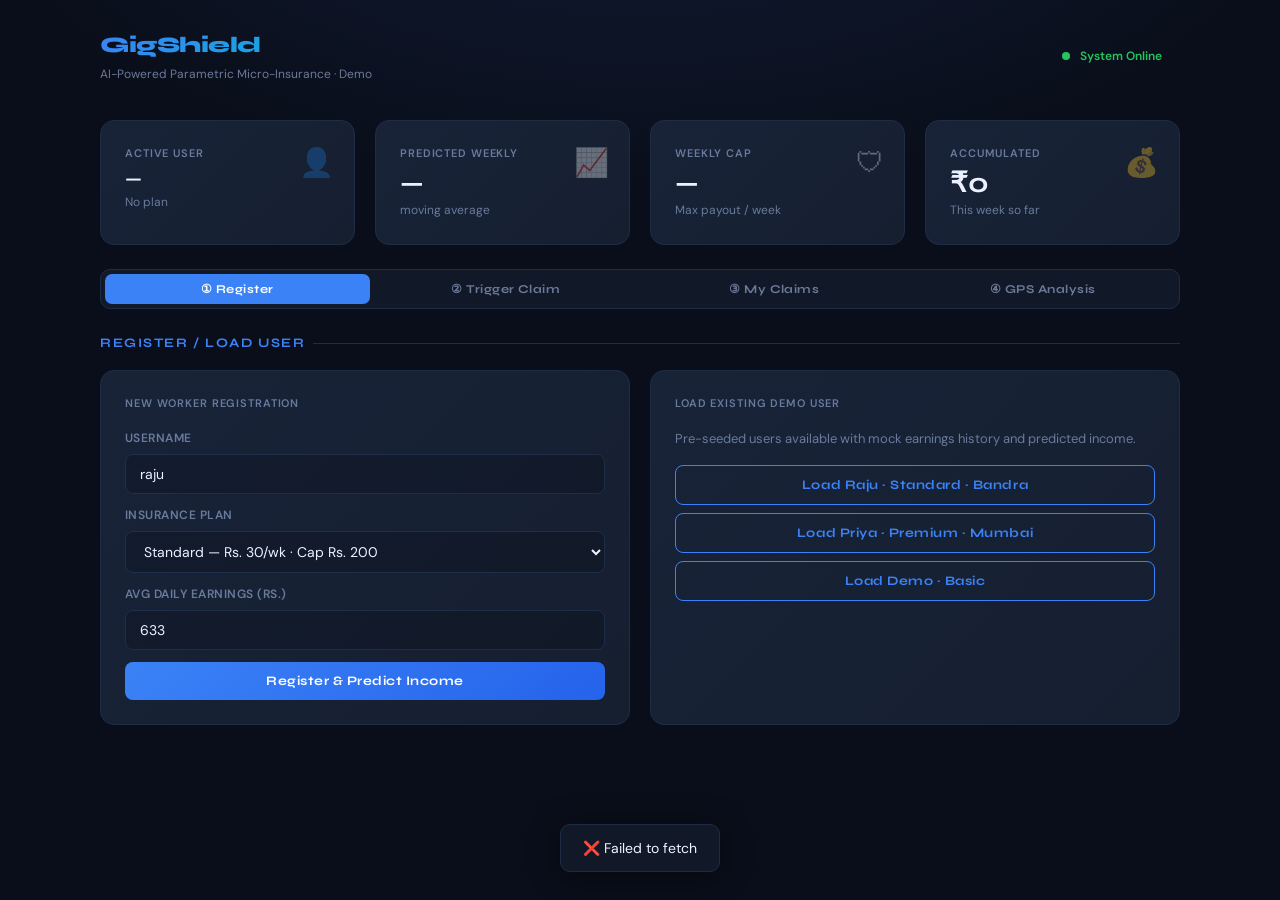
==== dashboard.html @ fc3d5a29 "Update main and dsahboard" ====
<!DOCTYPE html>
<html lang="en">
<head>
<meta charset="UTF-8" />
<meta name="viewport" content="width=device-width, initial-scale=1.0" />
<title>GigShield — Demo Dashboard</title>
<link rel="preconnect" href="https://fonts.googleapis.com" />
<link rel="stylesheet" href="https://fonts.googleapis.com/css2?family=Syne:wght@400;600;700;800&family=DM+Sans:ital,wght@0,300;0,400;0,500;0,600;1,400&display=swap" />
<style>
/* ── Reset & base ──────────────────────────────────────────────── */
*,*::before,*::after{box-sizing:border-box;margin:0;padding:0}
:root{
  --bg:#0a0e1a;
  --surface:#111827;
  --card:#161f30;
  --border:#1e2d45;
  --accent:#3b82f6;
  --accent2:#06b6d4;
  --green:#22c55e;
  --red:#ef4444;
  --amber:#f59e0b;
  --text:#f0f4ff;
  --muted:#6b7a99;
  --font-head:'Syne',sans-serif;
  --font-body:'DM Sans',sans-serif;
  --radius:14px;
  --shadow:0 4px 32px rgba(0,0,0,.45);
}
html{background:var(--bg);color:var(--text);font-family:var(--font-body);font-size:15px;line-height:1.6}
body{min-height:100vh;background:radial-gradient(ellipse 80% 60% at 50% -20%,rgba(59,130,246,.12) 0%,transparent 70%),var(--bg)}

/* ── Layout ────────────────────────────────────────────────────── */
.shell{max-width:1120px;margin:0 auto;padding:28px 20px 60px}
header{display:flex;align-items:center;justify-content:space-between;margin-bottom:36px;gap:16px;flex-wrap:wrap}
.logo{font-family:var(--font-head);font-size:22px;font-weight:800;letter-spacing:-.5px;background:linear-gradient(135deg,#3b82f6,#06b6d4);-webkit-background-clip:text;-webkit-text-fill-color:transparent}
.logo span{font-weight:400;opacity:.6}

.grid{display:grid;gap:20px}
.grid-2{grid-template-columns:repeat(2,1fr)}
.grid-3{grid-template-columns:repeat(3,1fr)}
.grid-4{grid-template-columns:repeat(4,1fr)}
@media(max-width:800px){.grid-4,.grid-3{grid-template-columns:repeat(2,1fr)}.grid-2{grid-template-columns:1fr}}
@media(max-width:480px){.grid-4,.grid-3,.grid-2{grid-template-columns:1fr}}

/* ── Cards ─────────────────────────────────────────────────────── */
.card{background:var(--card);border:1px solid var(--border);border-radius:var(--radius);padding:24px;position:relative;overflow:hidden}
.card::before{content:'';position:absolute;inset:0;background:linear-gradient(135deg,rgba(59,130,246,.04),transparent);pointer-events:none}
.card-label{font-size:11px;font-weight:600;letter-spacing:.08em;text-transform:uppercase;color:var(--muted);margin-bottom:6px}
.card-value{font-family:var(--font-head);font-size:28px;font-weight:700;line-height:1}
.card-sub{font-size:12px;color:var(--muted);margin-top:4px}
.card-icon{position:absolute;top:20px;right:20px;font-size:28px;opacity:.35}

/* ── Section titles ────────────────────────────────────────────── */
.section-title{font-family:var(--font-head);font-size:13px;font-weight:700;letter-spacing:.12em;text-transform:uppercase;color:var(--accent);margin-bottom:16px;display:flex;align-items:center;gap:8px}
.section-title::after{content:'';flex:1;height:1px;background:var(--border)}

/* ── Forms ─────────────────────────────────────────────────────── */
.form-group{display:flex;flex-direction:column;gap:6px}
label{font-size:12px;font-weight:600;color:var(--muted);letter-spacing:.04em;text-transform:uppercase}
input,select{background:var(--surface);border:1px solid var(--border);border-radius:8px;color:var(--text);font-family:var(--font-body);font-size:14px;padding:10px 14px;outline:none;transition:border-color .2s}
input:focus,select:focus{border-color:var(--accent)}
select option{background:var(--surface)}

/* ── Buttons ───────────────────────────────────────────────────── */
.btn{display:inline-flex;align-items:center;justify-content:center;gap:8px;font-family:var(--font-head);font-size:13px;font-weight:700;letter-spacing:.04em;border:none;border-radius:8px;cursor:pointer;padding:11px 22px;transition:all .18s;white-space:nowrap}
.btn:disabled{opacity:.5;cursor:not-allowed}
.btn-primary{background:linear-gradient(135deg,#3b82f6,#2563eb);color:#fff}
.btn-primary:hover:not(:disabled){transform:translateY(-1px);box-shadow:0 6px 24px rgba(59,130,246,.4)}
.btn-green{background:linear-gradient(135deg,#22c55e,#16a34a);color:#fff}
.btn-green:hover:not(:disabled){transform:translateY(-1px);box-shadow:0 6px 24px rgba(34,197,94,.4)}
.btn-amber{background:linear-gradient(135deg,#f59e0b,#d97706);color:#fff}
.btn-amber:hover:not(:disabled){transform:translateY(-1px);box-shadow:0 6px 24px rgba(245,158,11,.4)}
.btn-red{background:linear-gradient(135deg,#ef4444,#dc2626);color:#fff}
.btn-red:hover:not(:disabled){transform:translateY(-1px);box-shadow:0 6px 24px rgba(239,68,68,.4)}
.btn-outline{background:transparent;color:var(--accent);border:1px solid var(--accent)}
.btn-outline:hover:not(:disabled){background:rgba(59,130,246,.1)}
.btn-sm{padding:7px 14px;font-size:11px;border-radius:6px}
.btn-full{width:100%}
.btn-row{display:flex;gap:10px;flex-wrap:wrap}

/* ── Status badges ─────────────────────────────────────────────── */
.badge{display:inline-flex;align-items:center;gap:5px;font-size:11px;font-weight:700;letter-spacing:.06em;text-transform:uppercase;padding:3px 10px;border-radius:999px}
.badge-green{background:rgba(34,197,94,.15);color:#22c55e}
.badge-red{background:rgba(239,68,68,.15);color:#ef4444}
.badge-amber{background:rgba(245,158,11,.15);color:#f59e0b}
.badge-blue{background:rgba(59,130,246,.15);color:#3b82f6}
.badge-gray{background:rgba(107,122,153,.15);color:var(--muted)}

/* ── Fraud meter ────────────────────────────────────────────────── */
.fraud-track{height:6px;background:var(--border);border-radius:3px;overflow:hidden}
.fraud-fill{height:100%;border-radius:3px;transition:width .4s ease}
.fraud-fill.low{background:var(--green)}
.fraud-fill.mid{background:var(--amber)}
.fraud-fill.high{background:var(--red)}

/* ── Result panel ──────────────────────────────────────────────── */
#result-panel{display:none;border-radius:var(--radius);padding:22px 24px;border:1px solid var(--border);margin-top:16px;animation:slideDown .3s ease}
#result-panel.approved{background:rgba(34,197,94,.08);border-color:rgba(34,197,94,.3)}
#result-panel.rejected,#result-panel.duplicate{background:rgba(239,68,68,.08);border-color:rgba(239,68,68,.3)}
#result-panel.review{background:rgba(245,158,11,.08);border-color:rgba(245,158,11,.3)}
@keyframes slideDown{from{opacity:0;transform:translateY(-8px)}to{opacity:1;transform:translateY(0)}}
.result-headline{font-family:var(--font-head);font-size:20px;font-weight:700;margin-bottom:6px}
.result-headline.approved{color:var(--green)}
.result-headline.rejected,.result-headline.duplicate{color:var(--red)}
.result-headline.review{color:var(--amber)}

/* ── Claims list ────────────────────────────────────────────────── */
.claim-row{display:grid;grid-template-columns:1fr auto auto;align-items:center;gap:12px;padding:14px 0;border-bottom:1px solid var(--border)}
.claim-row:last-child{border-bottom:none}
.claim-type{font-weight:600;font-size:14px}
.claim-meta{font-size:12px;color:var(--muted);margin-top:2px}
.claim-amount{font-family:var(--font-head);font-size:16px;font-weight:700}

/* ── AI explanation box ─────────────────────────────────────────── */
.ai-box{background:rgba(59,130,246,.06);border:1px solid rgba(59,130,246,.18);border-radius:10px;padding:14px 16px;margin-top:12px}
.ai-box-title{font-size:11px;font-weight:700;letter-spacing:.08em;text-transform:uppercase;color:var(--accent2);margin-bottom:8px;display:flex;align-items:center;gap:6px}
.ai-row{display:flex;align-items:flex-start;gap:8px;font-size:13px;color:var(--muted);margin-top:4px}
.ai-row::before{content:'›';color:var(--accent);flex-shrink:0;margin-top:1px}

/* ── Pulse dot ──────────────────────────────────────────────────── */
.pulse{width:8px;height:8px;border-radius:50%;background:var(--green);animation:pulse 1.8s ease infinite}
@keyframes pulse{0%,100%{box-shadow:0 0 0 0 rgba(34,197,94,.5)}50%{box-shadow:0 0 0 6px rgba(34,197,94,0)}}

/* ── Toast ──────────────────────────────────────────────────────── */
#toast{position:fixed;bottom:28px;left:50%;transform:translateX(-50%) translateY(100px);background:var(--surface);border:1px solid var(--border);border-radius:10px;padding:12px 22px;font-size:14px;z-index:999;transition:transform .3s ease;white-space:nowrap;box-shadow:var(--shadow)}
#toast.show{transform:translateX(-50%) translateY(0)}

/* ── Spinner ────────────────────────────────────────────────────── */
.spin{display:inline-block;width:14px;height:14px;border:2px solid rgba(255,255,255,.3);border-top-color:#fff;border-radius:50%;animation:spin .7s linear infinite}
@keyframes spin{to{transform:rotate(360deg)}}

/* ── Tabs ───────────────────────────────────────────────────────── */
.tabs{display:flex;gap:4px;background:var(--surface);border-radius:10px;padding:4px;margin-bottom:24px;border:1px solid var(--border)}
.tab-btn{flex:1;padding:8px 12px;font-family:var(--font-head);font-size:12px;font-weight:700;letter-spacing:.04em;border:none;border-radius:7px;cursor:pointer;background:none;color:var(--muted);transition:all .2s}
.tab-btn.active{background:var(--accent);color:#fff}
.tab-pane{display:none}
.tab-pane.active{display:block}
</style>
</head>
<body>

<div class="shell">
  <!-- Header -->
  <header>
    <div>
      <div class="logo">GigShield</span></div>
      <div style="font-size:12px;color:var(--muted);margin-top:2px">AI-Powered Parametric Micro-Insurance · Demo</div>
    </div>
    <div style="display:flex;align-items:center;gap:10px">
      <div class="pulse"></div>
      <span style="font-size:12px;color:var(--green);font-weight:600">System Online</span>
      <span id="hdr-user" style="font-size:12px;color:var(--muted);margin-left:8px"></span>
    </div>
  </header>

  <!-- KPI Row -->
  <div class="grid grid-4" style="margin-bottom:24px">
    <div class="card">
      <div class="card-icon">👤</div>
      <div class="card-label">Active User</div>
      <div class="card-value" id="kpi-user" style="font-size:20px">—</div>
      <div class="card-sub" id="kpi-plan">No plan</div>
    </div>
    <div class="card">
      <div class="card-icon">📈</div>
      <div class="card-label">Predicted Weekly</div>
      <div class="card-value" id="kpi-income">—</div>
      <div class="card-sub" id="kpi-method">moving average</div>
    </div>
    <div class="card">
      <div class="card-icon">🛡</div>
      <div class="card-label">Weekly Cap</div>
      <div class="card-value" id="kpi-cap">—</div>
      <div class="card-sub">Max payout / week</div>
    </div>
    <div class="card">
      <div class="card-icon">💰</div>
      <div class="card-label">Accumulated</div>
      <div class="card-value" id="kpi-total">₹0</div>
      <div class="card-sub">This week so far</div>
    </div>
  </div>

  <!-- Tabs -->
  <div class="tabs">
    <button class="tab-btn active" onclick="switchTab('register',this)">① Register</button>
    <button class="tab-btn" onclick="switchTab('trigger',this)">② Trigger Claim</button>
    <button class="tab-btn" onclick="switchTab('claims',this)">③ My Claims</button>
    <button class="tab-btn" onclick="switchTab('gps',this)">④ GPS Analysis</button>
  </div>

  <!-- TAB 1: Register -->
  <div class="tab-pane active" id="tab-register">
    <div class="section-title">Register / Load User</div>
    <div class="grid grid-2" style="gap:20px">
      <div class="card">
        <div class="card-label" style="margin-bottom:16px">New Worker Registration</div>
        <div class="grid" style="gap:12px">
          <div class="form-group">
            <label>Username</label>
            <input id="reg-username" type="text" placeholder="e.g. raju" value="raju" />
          </div>
          <div class="form-group">
            <label>Insurance Plan</label>
            <select id="reg-plan">
              <option value="basic">Basic — Rs. 20/wk · Cap Rs. 150</option>
              <option value="standard" selected>Standard — Rs. 30/wk · Cap Rs. 200</option>
              <option value="premium">Premium — Rs. 50/wk · Cap Rs. 300</option>
            </select>
          </div>
          <div class="form-group">
            <label>Avg Daily Earnings (Rs.)</label>
            <input id="reg-daily" type="number" value="633" min="200" max="2000" />
          </div>
          <button class="btn btn-primary btn-full" onclick="registerUser()">
            Register &amp; Predict Income
          </button>
        </div>
      </div>
      <div class="card">
        <div class="card-label" style="margin-bottom:16px">Load Existing Demo User</div>
        <p style="font-size:13px;color:var(--muted);margin-bottom:16px">Pre-seeded users available with mock earnings history and predicted income.</p>
        <div class="grid" style="gap:8px">
          <button class="btn btn-outline btn-full" onclick="loadUser('raju')">Load Raju · Standard · Bandra</button>
          <button class="btn btn-outline btn-full" onclick="loadUser('priya')">Load Priya · Premium · Mumbai</button>
          <button class="btn btn-outline btn-full" onclick="loadUser('demo')">Load Demo · Basic</button>
        </div>
        <div id="reg-result" style="margin-top:14px;font-size:13px;color:var(--green);display:none"></div>
      </div>
    </div>
  </div>

  <!-- TAB 2: Trigger Claim -->
  <div class="tab-pane" id="tab-trigger">
    <div class="section-title">Parametric Claim Trigger</div>
    <div class="grid grid-2" style="gap:20px">
      <div class="card">
        <div class="card-label" style="margin-bottom:16px">Trigger Conditions</div>
        <div class="grid" style="gap:12px">
          <div class="form-group">
            <label>Username</label>
            <input id="trg-user" type="text" value="raju" />
          </div>
          <div class="form-group">
            <label>Working Hours Today</label>
            <input id="trg-hours" type="number" value="7" min="0" max="12" step="0.5" />
          </div>
          <div class="form-group">
            <label>Event Type</label>
            <select id="trg-event">
              <option value="rain">🌧 Heavy Rain (≥80 mm/hr)</option>
              <option value="aqi">💨 Severe AQI (≥300)</option>
              <option value="flood">🌊 Urban Flood Alert</option>
            </select>
          </div>
          <div class="form-group">
            <label>GPS Movement</label>
            <select id="trg-movement">
              <option value="true">✅ Movement detected (active)</option>
              <option value="false">❌ No movement (stationary)</option>
            </select>
          </div>
          <button class="btn btn-green btn-full" id="trg-btn" onclick="triggerClaim()">
            🚀 Fire Parametric Trigger
          </button>
        </div>

        <!-- Quick test scenarios -->
        <div style="margin-top:20px;padding-top:16px;border-top:1px solid var(--border)">
          <div style="font-size:11px;font-weight:700;letter-spacing:.06em;text-transform:uppercase;color:var(--muted);margin-bottom:10px">Quick Demo Scenarios</div>
          <div class="btn-row">
            <button class="btn btn-sm btn-green" onclick="setScenario(1)">✅ Case 1: Approve</button>
            <button class="btn btn-sm btn-red" onclick="setScenario(2)">❌ Case 2: Low Hours</button>
            <button class="btn btn-sm btn-red" onclick="setScenario(3)">❌ Case 3: No GPS</button>
            <button class="btn btn-sm btn-amber" onclick="setScenario(4)">🔁 Case 4: Duplicate</button>
          </div>
        </div>
      </div>

      <!-- Result panel -->
      <div>
        <div id="result-panel">
          <div class="result-headline" id="result-headline"></div>
          <div id="result-msg" style="font-size:14px;color:var(--muted);margin-bottom:12px"></div>
          <div class="grid grid-2" style="gap:10px;margin-bottom:12px">
            <div>
              <div style="font-size:11px;color:var(--muted);font-weight:600;text-transform:uppercase;letter-spacing:.06em">Payout</div>
              <div style="font-family:var(--font-head);font-size:22px;font-weight:700" id="result-payout">—</div>
            </div>
            <div>
              <div style="font-size:11px;color:var(--muted);font-weight:600;text-transform:uppercase;letter-spacing:.06em">Event</div>
              <div style="font-size:14px;font-weight:600" id="result-event">—</div>
            </div>
            <div>
              <div style="font-size:11px;color:var(--muted);font-weight:600;text-transform:uppercase;letter-spacing:.06em">Fraud Score</div>
              <div style="font-size:14px;font-weight:700" id="result-fraud-score">—</div>
              <div class="fraud-track" style="margin-top:6px"><div class="fraud-fill" id="result-fraud-bar" style="width:0%"></div></div>
            </div>
            <div>
              <div style="font-size:11px;color:var(--muted);font-weight:600;text-transform:uppercase;letter-spacing:.06em">Decision</div>
              <div id="result-decision">—</div>
            </div>
          </div>
          <!-- AI Explanation -->
          <div class="ai-box" id="ai-explain-box" style="display:none">
            <div class="ai-box-title">🤖 AI Explanation</div>
            <div id="ai-explain-rows"></div>
            <div style="margin-top:10px;padding-top:10px;border-top:1px solid rgba(59,130,246,.15)">
              <span style="font-size:11px;color:var(--muted)">Flags: </span>
              <span id="ai-flags" style="font-size:12px;color:var(--accent2);font-weight:600"></span>
            </div>
          </div>
        </div>
        <!-- Empty state -->
        <div id="result-empty" class="card" style="text-align:center;padding:40px">
          <div style="font-size:32px;margin-bottom:10px">⚡</div>
          <div style="font-family:var(--font-head);font-size:16px;font-weight:700;margin-bottom:6px">Ready to Fire</div>
          <div style="font-size:13px;color:var(--muted)">Select a scenario and hit the trigger button.<br>The AI pipeline runs in real time.</div>
        </div>
      </div>
    </div>
  </div>

  <!-- TAB 3: Claims -->
  <div class="tab-pane" id="tab-claims">
    <div class="section-title">Claims History</div>
    <div class="card">
      <div style="display:flex;gap:10px;align-items:center;margin-bottom:20px;flex-wrap:wrap">
        <input id="claims-user" type="text" placeholder="Username" value="raju" style="width:160px" />
        <button class="btn btn-primary" onclick="loadClaims()">Load Claims</button>
        <button class="btn btn-outline" onclick="resetWeek()">🔄 Reset Week</button>
      </div>
      <div id="claims-list">
        <div style="text-align:center;padding:32px;color:var(--muted);font-size:14px">Enter a username and click Load Claims</div>
      </div>
    </div>
  </div>

  <!-- TAB 4: GPS Analysis -->
  <div class="tab-pane" id="tab-gps">
    <div class="section-title">GPS Fraud Analysis</div>
    <div class="grid grid-2" style="gap:20px">
      <div class="card">
        <div class="card-label" style="margin-bottom:16px">GPS Points (JSON)</div>
        <textarea id="gps-input" rows="10" style="width:100%;background:var(--surface);border:1px solid var(--border);border-radius:8px;color:var(--text);font-family:monospace;font-size:12px;padding:12px;resize:vertical;outline:none">[
  {"lat":19.0596,"lng":72.8295,"speed":25,"accuracy":10},
  {"lat":19.0602,"lng":72.8301,"speed":28,"accuracy":8},
  {"lat":19.0615,"lng":72.8312,"speed":30,"accuracy":12},
  {"lat":19.0628,"lng":72.8320,"speed":22,"accuracy":9},
  {"lat":19.0641,"lng":72.8335,"speed":26,"accuracy":11},
  {"lat":19.0655,"lng":72.8348,"speed":24,"accuracy":10},
  {"lat":19.0668,"lng":72.8360,"speed":27,"accuracy":8},
  {"lat":19.0679,"lng":72.8372,"speed":23,"accuracy":9},
  {"lat":19.0691,"lng":72.8385,"speed":25,"accuracy":11},
  {"lat":19.0703,"lng":72.8397,"speed":22,"accuracy":10}
]</textarea>
        <div class="btn-row" style="margin-top:12px">
          <button class="btn btn-primary" onclick="analyzeGPS()">Analyze GPS</button>
          <button class="btn btn-outline btn-sm" onclick="loadGPSPreset('normal')">Normal</button>
          <button class="btn btn-outline btn-sm" onclick="loadGPSPreset('stationary')">Stationary</button>
          <button class="btn btn-outline btn-sm" onclick="loadGPSPreset('spoof')">Spoofed</button>
          <button class="btn btn-outline btn-sm" onclick="loadGPSPreset('jump')">Impossible Jump</button>
        </div>
      </div>
      <div class="card" id="gps-result-card">
        <div class="card-label" style="margin-bottom:12px">Analysis Result</div>
        <div id="gps-result" style="color:var(--muted);font-size:13px">Run analysis to see fraud detection results.</div>
      </div>
    </div>
  </div>

</div><!-- /shell -->

<div id="toast"></div>

<script>
const BASE = 'http://127.0.0.1:8000';
let currentUser = null;

// ── Tab switching ────────────────────────────────────────────────
function switchTab(id, el) {
  document.querySelectorAll('.tab-pane').forEach(p => p.classList.remove('active'));
  document.querySelectorAll('.tab-btn').forEach(b => b.classList.remove('active'));
  document.getElementById('tab-' + id).classList.add('active');
  el.classList.add('active');
}

// ── Toast ────────────────────────────────────────────────────────
let _toastT;
function toast(msg, dur = 3500) {
  const el = document.getElementById('toast');
  el.textContent = msg;
  el.classList.add('show');
  clearTimeout(_toastT);
  _toastT = setTimeout(() => el.classList.remove('show'), dur);
}

// ── KPI update ───────────────────────────────────────────────────
function updateKPIs(username, data, total = 0) {
  currentUser = username;
  document.getElementById('hdr-user').textContent = username;
  document.getElementById('kpi-user').textContent = username.charAt(0).toUpperCase() + username.slice(1);
  document.getElementById('kpi-plan').textContent = (data.plan || '').toUpperCase() + ' plan · Active';
  document.getElementById('kpi-income').textContent = '₹' + Math.round(data.predicted_income || 0);
  document.getElementById('kpi-method').textContent = data.prediction_method || 'moving average';
  document.getElementById('kpi-cap').textContent = '₹' + (data.weekly_cap || 0);
  document.getElementById('kpi-total').textContent = '₹' + Math.round(total);
  // pre-fill trigger username
  document.getElementById('trg-user').value = username;
  document.getElementById('claims-user').value = username;
}

// ── Register ─────────────────────────────────────────────────────
async function registerUser() {
  const username = document.getElementById('reg-username').value.trim();
  const plan     = document.getElementById('reg-plan').value;
  const daily    = parseFloat(document.getElementById('reg-daily').value) || 633;
  if (!username) return toast('⚠ Enter a username');
  try {
    const res = await fetch(BASE + '/api/users/register', {
      method: 'POST',
      headers: {'Content-Type':'application/json'},
      body: JSON.stringify({ username, plan, base_daily_earnings: daily })
    });
    const d = await res.json();
    if (!res.ok) throw new Error(d.detail || 'Registration failed');
    // load back the user to update KPIs
    await loadUser(username);
    const box = document.getElementById('reg-result');
    box.style.display = 'block';
    box.textContent = `✅ Registered! Predicted income: ₹${Math.round(d.predicted_income)} (${d.prediction_method})`;
    toast(`✅ ${username} registered on ${plan} plan`);
  } catch(e) {
    toast('❌ ' + e.message);
  }
}

async function loadUser(username) {
  try {
    const res = await fetch(BASE + '/api/users/' + username);
    const d   = await res.json();
    if (!res.ok) throw new Error(d.detail || 'User not found');
    // get weekly total from claims
    const cr = await fetch(BASE + '/api/claims/' + username);
    const cd = await cr.json();
    updateKPIs(username, d.data, cd.weekly_total || 0);
    toast(`👤 Loaded ${username}`);
  } catch(e) {
    toast('❌ ' + e.message);
  }
}

// ── Scenarios ────────────────────────────────────────────────────
function setScenario(n) {
  const u = document.getElementById('trg-user').value || 'raju';
  if (n === 1) {
    document.getElementById('trg-hours').value    = 7;
    document.getElementById('trg-event').value    = 'rain';
    document.getElementById('trg-movement').value = 'true';
    toast('📋 Case 1: Rain + 7 hrs + movement → should APPROVE');
  } else if (n === 2) {
    document.getElementById('trg-hours').value    = 3;
    document.getElementById('trg-event').value    = 'rain';
    document.getElementById('trg-movement').value = 'true';
    toast('📋 Case 2: Rain + 3 hrs → should REJECT (low hours)');
  } else if (n === 3) {
    document.getElementById('trg-hours').value    = 7;
    document.getElementById('trg-event').value    = 'rain';
    document.getElementById('trg-movement').value = 'false';
    toast('📋 Case 3: Rain + 7 hrs + no movement → should REJECT');
  } else if (n === 4) {
    document.getElementById('trg-hours').value    = 7;
    document.getElementById('trg-event').value    = 'rain';
    document.getElementById('trg-movement').value = 'true';
    toast('📋 Case 4: Submit same claim twice → second should DUPLICATE');
  }
}

// ── Trigger Claim ────────────────────────────────────────────────
async function triggerClaim() {
  const username  = document.getElementById('trg-user').value.trim();
  const hours     = parseFloat(document.getElementById('trg-hours').value) || 7;
  const eventSel  = document.getElementById('trg-event').value;
  const movement  = document.getElementById('trg-movement').value === 'true';

  if (!username) return toast('⚠ Set a username first (Tab 1)');

  const btn = document.getElementById('trg-btn');
  btn.disabled = true;
  btn.innerHTML = '<span class="spin"></span> Processing...';

  const body = { username, working_hours: hours, movement };
  if (eventSel === 'rain')  body.rain  = 85;
  if (eventSel === 'aqi')   body.aqi   = 320;
  if (eventSel === 'flood') body.flood = true;

  try {
    const res = await fetch(BASE + '/trigger', {
      method: 'POST',
      headers: {'Content-Type':'application/json'},
      body: JSON.stringify(body)
    });
    const d = await res.json();
    if (!res.ok) throw new Error(d.detail || 'Trigger failed');
    showResult(d.claim);
    // refresh KPIs
    if (currentUser === username) {
      const cr = await fetch(BASE + '/api/claims/' + username);
      const cd = await cr.json();
      document.getElementById('kpi-total').textContent = '₹' + Math.round(cd.weekly_total || 0);
    }
  } catch(e) {
    toast('❌ ' + (e.message.includes('Failed to fetch') ? 'Cannot reach backend at ' + BASE + '. Is FastAPI running?' : e.message));
  } finally {
    btn.disabled = false;
    btn.innerHTML = '🚀 Fire Parametric Trigger';
  }
}

function showResult(claim) {
  const panel    = document.getElementById('result-panel');
  const empty    = document.getElementById('result-empty');
  const headline = document.getElementById('result-headline');
  const msg      = document.getElementById('result-msg');
  const payout   = document.getElementById('result-payout');
  const event    = document.getElementById('result-event');
  const fscore   = document.getElementById('result-fraud-score');
  const fbar     = document.getElementById('result-fraud-bar');
  const fdec     = document.getElementById('result-decision');
  const aiBox    = document.getElementById('ai-explain-box');
  const aiRows   = document.getElementById('ai-explain-rows');
  const aiFlags  = document.getElementById('ai-flags');

  const s = claim.status;
  panel.style.display = 'block';
  panel.className = s;
  empty.style.display = 'none';

  if (s === 'approved') {
    headline.textContent = '✅ Claim Approved — ₹' + Math.round(claim.payout_amount);
    headline.className   = 'result-headline approved';
    msg.textContent      = 'Will be paid on Friday with your weekly summary.';
    payout.textContent   = '₹' + Math.round(claim.payout_amount);
    toast('✅ Claim approved! ₹' + Math.round(claim.payout_amount) + ' queued for Friday');
  } else if (s === 'review') {
    headline.textContent = '⏳ Claim Under Review';
    headline.className   = 'result-headline review';
    msg.textContent      = 'GPS activity needs manual verification before Friday payout.';
    payout.textContent   = '₹' + Math.round(claim.payout_amount) + ' (pending)';
    toast('⏳ Claim under review');
  } else {
    const statusLabel = s === 'duplicate' ? '🔁 Duplicate Claim' : '❌ Claim Rejected';
    headline.textContent = statusLabel;
    headline.className   = 'result-headline rejected';
    msg.textContent      = claim.message || 'Eligibility conditions not met.';
    payout.textContent   = '₹0';
    toast('❌ ' + (claim.message || 'Claim rejected'));
  }

  event.textContent  = claim.event_label || claim.event_type || '—';
  const fs = claim.fraud_score || 0;
  fscore.textContent = fs + '/100';
  fbar.style.width   = fs + '%';
  fbar.className     = 'fraud-fill ' + (fs < 40 ? 'low' : fs < 70 ? 'mid' : 'high');
  fscore.style.color = fs < 40 ? 'var(--green)' : fs < 70 ? 'var(--amber)' : 'var(--red)';

  const dec = claim.fraud_decision || '—';
  const decColor = dec === 'APPROVE' ? 'var(--green)' : dec === 'REVIEW' ? 'var(--amber)' : 'var(--red)';
  fdec.innerHTML = `<span class="badge" style="background:${decColor}20;color:${decColor}">${dec}</span>`;

  // AI explanation
  const explanations = claim.fraud_explanation || [];
  const flags = claim.fraud_flags || [];
  if (explanations.length) {
    aiBox.style.display = 'block';
    aiRows.innerHTML = explanations.map(e => `<div class="ai-row">${e}</div>`).join('');
    aiFlags.textContent = flags.length ? flags.join(' · ') : 'None';
  } else {
    aiBox.style.display = 'none';
  }
}

// ── Claims list ───────────────────────────────────────────────────
async function loadClaims() {
  const username = document.getElementById('claims-user').value.trim();
  if (!username) return toast('⚠ Enter a username');
  const el = document.getElementById('claims-list');
  el.innerHTML = '<div style="color:var(--muted);font-size:13px;padding:16px">Loading...</div>';
  try {
    const res = await fetch(BASE + '/api/claims/' + username);
    const d   = await res.json();
    if (!d.data || !d.data.length) {
      el.innerHTML = '<div style="text-align:center;padding:32px;color:var(--muted);font-size:14px">No claims found for ' + username + '</div>';
      return;
    }
    const icons = { approved:'✅', rejected:'❌', duplicate:'🔁', review:'⏳' };
    const labels = { HEAVY_RAIN:'🌧 Heavy Rain', EXTREME_HEAT:'🌡 Extreme Heat', SEVERE_AQI:'💨 Severe AQI', URBAN_FLOOD:'🌊 Urban Flood', CURFEW:'🚫 Curfew' };
    el.innerHTML = `
      <div style="display:flex;justify-content:space-between;align-items:center;margin-bottom:16px;flex-wrap:wrap;gap:8px">
        <span style="font-size:13px;color:var(--muted)">${d.count} claim(s) found</span>
        <span style="font-family:var(--font-head);font-size:14px;font-weight:700">Weekly total: <span style="color:var(--green)">₹${Math.round(d.weekly_total || 0)}</span></span>
      </div>
      ${d.data.map(c => {
        const fs = c.fraud_score || 0;
        const fc = fs < 40 ? 'low' : fs < 70 ? 'mid' : 'high';
        const sc = c.status || 'unknown';
        const bdgColor = sc === 'approved' ? 'var(--green)' : sc === 'review' ? 'var(--amber)' : 'var(--red)';
        return `
        <div class="claim-row">
          <div>
            <div class="claim-type">${labels[c.event_type] || c.event_type}</div>
            <div class="claim-meta">${c.claim_date || ''} · Fraud: ${fs}/100 · ${c.fraud_decision || ''}</div>
            <div class="claim-meta" style="margin-top:2px;color:var(--accent2)">${(c.fraud_explanation || []).join(' | ')}</div>
          </div>
          <span class="badge" style="background:${bdgColor}20;color:${bdgColor}">${icons[sc] || ''} ${sc.toUpperCase()}</span>
          <div class="claim-amount" style="color:${sc==='approved'?'var(--green)':'var(--muted)'}">
            ${sc === 'approved' ? '₹' + Math.round(c.payout_amount) : '—'}
          </div>
        </div>`;
      }).join('')}`;
  } catch(e) {
    el.innerHTML = '<div style="color:var(--red);font-size:13px;padding:16px">Error: ' + e.message + '<br>Make sure FastAPI is running at ' + BASE + '</div>';
  }
}

async function resetWeek() {
  if (!confirm('Reset all weekly totals and claims?')) return;
  await fetch(BASE + '/api/weekly-reset', {method:'POST'});
  document.getElementById('kpi-total').textContent = '₹0';
  document.getElementById('claims-list').innerHTML = '<div style="text-align:center;padding:32px;color:var(--muted)">Week reset. Claims cleared.</div>';
  toast('🔄 Week reset');
}

// ── GPS Analysis ──────────────────────────────────────────────────
const GPS_PRESETS = {
  normal: [
    {lat:19.0596,lng:72.8295,speed:25,accuracy:10},{lat:19.0602,lng:72.8301,speed:28,accuracy:8},
    {lat:19.0615,lng:72.8312,speed:30,accuracy:12},{lat:19.0628,lng:72.8320,speed:22,accuracy:9},
    {lat:19.0641,lng:72.8335,speed:26,accuracy:11},{lat:19.0655,lng:72.8348,speed:24,accuracy:10},
    {lat:19.0668,lng:72.8360,speed:27,accuracy:8},{lat:19.0679,lng:72.8372,speed:23,accuracy:9},
    {lat:19.0691,lng:72.8385,speed:25,accuracy:11},{lat:19.0703,lng:72.8397,speed:22,accuracy:10}
  ],
  stationary: [
    {lat:19.0596,lng:72.8295,speed:0,accuracy:5},{lat:19.0596,lng:72.8295,speed:0,accuracy:5},
    {lat:19.0596,lng:72.8295,speed:0,accuracy:5},{lat:19.0596,lng:72.8295,speed:0,accuracy:5},
    {lat:19.0596,lng:72.8295,speed:0,accuracy:5},{lat:19.0596,lng:72.8295,speed:0,accuracy:5},
    {lat:19.0596,lng:72.8295,speed:0,accuracy:5},{lat:19.0596,lng:72.8295,speed:0,accuracy:5},
    {lat:19.0596,lng:72.8295,speed:0,accuracy:5},{lat:19.0596,lng:72.8295,speed:0,accuracy:5}
  ],
  spoof: [
    {lat:19.0596,lng:72.8295,speed:25,accuracy:0},{lat:19.0602,lng:72.8301,speed:28,accuracy:0},
    {lat:19.0615,lng:72.8312,speed:30,accuracy:0},{lat:19.0628,lng:72.8320,speed:22,accuracy:0},
    {lat:19.0641,lng:72.8335,speed:26,accuracy:0},{lat:19.0655,lng:72.8348,speed:24,accuracy:0},
    {lat:19.0668,lng:72.8360,speed:27,accuracy:0},{lat:19.0679,lng:72.8372,speed:23,accuracy:0},
    {lat:19.0691,lng:72.8385,speed:25,accuracy:0},{lat:19.0703,lng:72.8397,speed:22,accuracy:0}
  ],
  jump: [
    {lat:19.0596,lng:72.8295,speed:25,accuracy:10},{lat:22.5726,lng:88.3639,speed:250,accuracy:10},
    {lat:19.0615,lng:72.8312,speed:30,accuracy:12},{lat:28.6139,lng:77.2090,speed:300,accuracy:10},
    {lat:19.0641,lng:72.8335,speed:26,accuracy:11},{lat:13.0827,lng:80.2707,speed:200,accuracy:10},
    {lat:19.0668,lng:72.8360,speed:27,accuracy:8},{lat:12.9716,lng:77.5946,speed:180,accuracy:9},
    {lat:19.0691,lng:72.8385,speed:25,accuracy:11},{lat:17.3850,lng:78.4867,speed:160,accuracy:10}
  ]
};

function loadGPSPreset(name) {
  document.getElementById('gps-input').value = JSON.stringify(GPS_PRESETS[name], null, 2);
}

async function analyzeGPS() {
  let points;
  try {
    points = JSON.parse(document.getElementById('gps-input').value);
  } catch(e) {
    return toast('❌ Invalid JSON');
  }
  try {
    const res = await fetch(BASE + '/api/analyze-gps', {
      method: 'POST',
      headers: {'Content-Type':'application/json'},
      body: JSON.stringify(points)
    });
    const d = await res.json();
    const r = d.data;
    const fs = r.score;
    const fc = fs < 40 ? 'low' : fs < 70 ? 'mid' : 'high';
    const decColor = r.decision === 'APPROVE' ? 'var(--green)' : r.decision === 'REVIEW' ? 'var(--amber)' : 'var(--red)';
    document.getElementById('gps-result').innerHTML = `
      <div style="margin-bottom:16px">
        <div style="font-size:11px;color:var(--muted);text-transform:uppercase;letter-spacing:.06em;margin-bottom:4px">Fraud Score</div>
        <div style="font-family:var(--font-head);font-size:32px;font-weight:800;color:${decColor}">${fs}<span style="font-size:14px;opacity:.6">/100</span></div>
        <div class="fraud-track" style="margin-top:8px;height:8px"><div class="fraud-fill ${fc}" style="width:${fs}%"></div></div>
      </div>
      <div style="margin-bottom:16px">
        <div style="font-size:11px;color:var(--muted);text-transform:uppercase;letter-spacing:.06em;margin-bottom:6px">Decision</div>
        <span class="badge" style="background:${decColor}20;color:${decColor};font-size:14px;padding:6px 16px">${r.decision}</span>
      </div>
      ${r.flags.length ? `
      <div style="margin-bottom:16px">
        <div style="font-size:11px;color:var(--muted);text-transform:uppercase;letter-spacing:.06em;margin-bottom:6px">Fraud Flags</div>
        ${r.flags.map(f => `<span class="badge badge-red" style="margin-right:6px;margin-bottom:4px">${f}</span>`).join('')}
      </div>` : `<div style="color:var(--green);font-size:13px;margin-bottom:12px">✅ No fraud flags detected</div>`}
      <div class="ai-box">
        <div class="ai-box-title">🤖 AI Explanation</div>
        ${(r.explanation || []).map(e => `<div class="ai-row">${e}</div>`).join('')}
      </div>
      <div style="margin-top:12px;font-size:11px;color:var(--muted)">Points analyzed: ${points.length}</div>
    `;
  } catch(e) {
    toast('❌ ' + (e.message.includes('Failed to fetch') ? 'Cannot reach backend at ' + BASE : e.message));
  }
}

// ── Auto-load raju on startup ─────────────────────────────────────
window.addEventListener('load', () => {
  setTimeout(() => loadUser('raju'), 400);
});
</script>
</body>
</html>
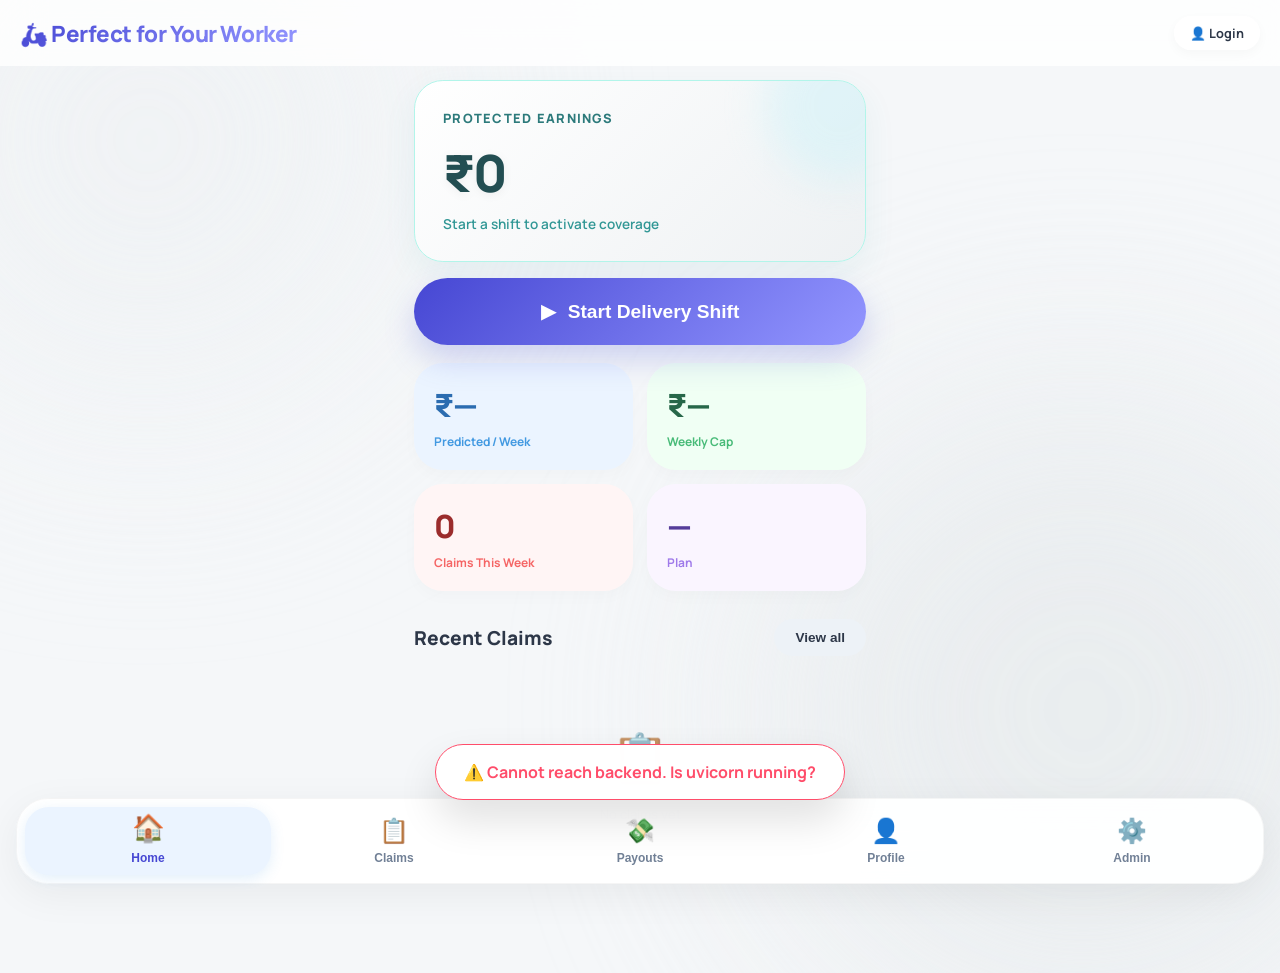
==== commit b0662fb1: "update" ====
--- a/dashboard.html
+++ b/dashboard.html
@@ -1,720 +1,1365 @@
 <!DOCTYPE html>
 <html lang="en">
 <head>
-<meta charset="UTF-8" />
-<meta name="viewport" content="width=device-width, initial-scale=1.0" />
-<title>GigShield — Demo Dashboard</title>
-<link rel="preconnect" href="https://fonts.googleapis.com" />
-<link rel="stylesheet" href="https://fonts.googleapis.com/css2?family=Syne:wght@400;600;700;800&family=DM+Sans:ital,wght@0,300;0,400;0,500;0,600;1,400&display=swap" />
+<meta charset="UTF-8"/>
+<meta name="viewport" content="width=device-width,initial-scale=1,maximum-scale=1"/>
+<title>Perfect for Your Worker</title>
+<link href="https://fonts.googleapis.com/css2?family=Manrope:wght@300;400;500;600;700;800;900&display=swap" rel="stylesheet">
 <style>
-/* ── Reset & base ──────────────────────────────────────────────── */
+/* ── reset & tokens ─────────────────────────────────── */
 *,*::before,*::after{box-sizing:border-box;margin:0;padding:0}
 :root{
-  --bg:#0a0e1a;
-  --surface:#111827;
-  --card:#161f30;
-  --border:#1e2d45;
-  --accent:#3b82f6;
-  --accent2:#06b6d4;
-  --green:#22c55e;
-  --red:#ef4444;
-  --amber:#f59e0b;
-  --text:#f0f4ff;
-  --muted:#6b7a99;
-  --font-head:'Syne',sans-serif;
-  --font-body:'DM Sans',sans-serif;
-  --radius:14px;
-  --shadow:0 4px 32px rgba(0,0,0,.45);
-}
-html{background:var(--bg);color:var(--text);font-family:var(--font-body);font-size:15px;line-height:1.6}
-body{min-height:100vh;background:radial-gradient(ellipse 80% 60% at 50% -20%,rgba(59,130,246,.12) 0%,transparent 70%),var(--bg)}
-
-/* ── Layout ────────────────────────────────────────────────────── */
-.shell{max-width:1120px;margin:0 auto;padding:28px 20px 60px}
-header{display:flex;align-items:center;justify-content:space-between;margin-bottom:36px;gap:16px;flex-wrap:wrap}
-.logo{font-family:var(--font-head);font-size:22px;font-weight:800;letter-spacing:-.5px;background:linear-gradient(135deg,#3b82f6,#06b6d4);-webkit-background-clip:text;-webkit-text-fill-color:transparent}
-.logo span{font-weight:400;opacity:.6}
-
-.grid{display:grid;gap:20px}
-.grid-2{grid-template-columns:repeat(2,1fr)}
-.grid-3{grid-template-columns:repeat(3,1fr)}
-.grid-4{grid-template-columns:repeat(4,1fr)}
-@media(max-width:800px){.grid-4,.grid-3{grid-template-columns:repeat(2,1fr)}.grid-2{grid-template-columns:1fr}}
-@media(max-width:480px){.grid-4,.grid-3,.grid-2{grid-template-columns:1fr}}
-
-/* ── Cards ─────────────────────────────────────────────────────── */
-.card{background:var(--card);border:1px solid var(--border);border-radius:var(--radius);padding:24px;position:relative;overflow:hidden}
-.card::before{content:'';position:absolute;inset:0;background:linear-gradient(135deg,rgba(59,130,246,.04),transparent);pointer-events:none}
-.card-label{font-size:11px;font-weight:600;letter-spacing:.08em;text-transform:uppercase;color:var(--muted);margin-bottom:6px}
-.card-value{font-family:var(--font-head);font-size:28px;font-weight:700;line-height:1}
-.card-sub{font-size:12px;color:var(--muted);margin-top:4px}
-.card-icon{position:absolute;top:20px;right:20px;font-size:28px;opacity:.35}
-
-/* ── Section titles ────────────────────────────────────────────── */
-.section-title{font-family:var(--font-head);font-size:13px;font-weight:700;letter-spacing:.12em;text-transform:uppercase;color:var(--accent);margin-bottom:16px;display:flex;align-items:center;gap:8px}
-.section-title::after{content:'';flex:1;height:1px;background:var(--border)}
-
-/* ── Forms ─────────────────────────────────────────────────────── */
-.form-group{display:flex;flex-direction:column;gap:6px}
-label{font-size:12px;font-weight:600;color:var(--muted);letter-spacing:.04em;text-transform:uppercase}
-input,select{background:var(--surface);border:1px solid var(--border);border-radius:8px;color:var(--text);font-family:var(--font-body);font-size:14px;padding:10px 14px;outline:none;transition:border-color .2s}
-input:focus,select:focus{border-color:var(--accent)}
-select option{background:var(--surface)}
-
-/* ── Buttons ───────────────────────────────────────────────────── */
-.btn{display:inline-flex;align-items:center;justify-content:center;gap:8px;font-family:var(--font-head);font-size:13px;font-weight:700;letter-spacing:.04em;border:none;border-radius:8px;cursor:pointer;padding:11px 22px;transition:all .18s;white-space:nowrap}
-.btn:disabled{opacity:.5;cursor:not-allowed}
-.btn-primary{background:linear-gradient(135deg,#3b82f6,#2563eb);color:#fff}
-.btn-primary:hover:not(:disabled){transform:translateY(-1px);box-shadow:0 6px 24px rgba(59,130,246,.4)}
-.btn-green{background:linear-gradient(135deg,#22c55e,#16a34a);color:#fff}
-.btn-green:hover:not(:disabled){transform:translateY(-1px);box-shadow:0 6px 24px rgba(34,197,94,.4)}
-.btn-amber{background:linear-gradient(135deg,#f59e0b,#d97706);color:#fff}
-.btn-amber:hover:not(:disabled){transform:translateY(-1px);box-shadow:0 6px 24px rgba(245,158,11,.4)}
-.btn-red{background:linear-gradient(135deg,#ef4444,#dc2626);color:#fff}
-.btn-red:hover:not(:disabled){transform:translateY(-1px);box-shadow:0 6px 24px rgba(239,68,68,.4)}
-.btn-outline{background:transparent;color:var(--accent);border:1px solid var(--accent)}
-.btn-outline:hover:not(:disabled){background:rgba(59,130,246,.1)}
-.btn-sm{padding:7px 14px;font-size:11px;border-radius:6px}
-.btn-full{width:100%}
-.btn-row{display:flex;gap:10px;flex-wrap:wrap}
-
-/* ── Status badges ─────────────────────────────────────────────── */
-.badge{display:inline-flex;align-items:center;gap:5px;font-size:11px;font-weight:700;letter-spacing:.06em;text-transform:uppercase;padding:3px 10px;border-radius:999px}
-.badge-green{background:rgba(34,197,94,.15);color:#22c55e}
-.badge-red{background:rgba(239,68,68,.15);color:#ef4444}
-.badge-amber{background:rgba(245,158,11,.15);color:#f59e0b}
-.badge-blue{background:rgba(59,130,246,.15);color:#3b82f6}
-.badge-gray{background:rgba(107,122,153,.15);color:var(--muted)}
-
-/* ── Fraud meter ────────────────────────────────────────────────── */
-.fraud-track{height:6px;background:var(--border);border-radius:3px;overflow:hidden}
-.fraud-fill{height:100%;border-radius:3px;transition:width .4s ease}
-.fraud-fill.low{background:var(--green)}
-.fraud-fill.mid{background:var(--amber)}
-.fraud-fill.high{background:var(--red)}
-
-/* ── Result panel ──────────────────────────────────────────────── */
-#result-panel{display:none;border-radius:var(--radius);padding:22px 24px;border:1px solid var(--border);margin-top:16px;animation:slideDown .3s ease}
-#result-panel.approved{background:rgba(34,197,94,.08);border-color:rgba(34,197,94,.3)}
-#result-panel.rejected,#result-panel.duplicate{background:rgba(239,68,68,.08);border-color:rgba(239,68,68,.3)}
-#result-panel.review{background:rgba(245,158,11,.08);border-color:rgba(245,158,11,.3)}
-@keyframes slideDown{from{opacity:0;transform:translateY(-8px)}to{opacity:1;transform:translateY(0)}}
-.result-headline{font-family:var(--font-head);font-size:20px;font-weight:700;margin-bottom:6px}
-.result-headline.approved{color:var(--green)}
-.result-headline.rejected,.result-headline.duplicate{color:var(--red)}
-.result-headline.review{color:var(--amber)}
-
-/* ── Claims list ────────────────────────────────────────────────── */
-.claim-row{display:grid;grid-template-columns:1fr auto auto;align-items:center;gap:12px;padding:14px 0;border-bottom:1px solid var(--border)}
-.claim-row:last-child{border-bottom:none}
-.claim-type{font-weight:600;font-size:14px}
-.claim-meta{font-size:12px;color:var(--muted);margin-top:2px}
-.claim-amount{font-family:var(--font-head);font-size:16px;font-weight:700}
-
-/* ── AI explanation box ─────────────────────────────────────────── */
-.ai-box{background:rgba(59,130,246,.06);border:1px solid rgba(59,130,246,.18);border-radius:10px;padding:14px 16px;margin-top:12px}
-.ai-box-title{font-size:11px;font-weight:700;letter-spacing:.08em;text-transform:uppercase;color:var(--accent2);margin-bottom:8px;display:flex;align-items:center;gap:6px}
-.ai-row{display:flex;align-items:flex-start;gap:8px;font-size:13px;color:var(--muted);margin-top:4px}
-.ai-row::before{content:'›';color:var(--accent);flex-shrink:0;margin-top:1px}
-
-/* ── Pulse dot ──────────────────────────────────────────────────── */
-.pulse{width:8px;height:8px;border-radius:50%;background:var(--green);animation:pulse 1.8s ease infinite}
-@keyframes pulse{0%,100%{box-shadow:0 0 0 0 rgba(34,197,94,.5)}50%{box-shadow:0 0 0 6px rgba(34,197,94,0)}}
-
-/* ── Toast ──────────────────────────────────────────────────────── */
-#toast{position:fixed;bottom:28px;left:50%;transform:translateX(-50%) translateY(100px);background:var(--surface);border:1px solid var(--border);border-radius:10px;padding:12px 22px;font-size:14px;z-index:999;transition:transform .3s ease;white-space:nowrap;box-shadow:var(--shadow)}
-#toast.show{transform:translateX(-50%) translateY(0)}
-
-/* ── Spinner ────────────────────────────────────────────────────── */
-.spin{display:inline-block;width:14px;height:14px;border:2px solid rgba(255,255,255,.3);border-top-color:#fff;border-radius:50%;animation:spin .7s linear infinite}
-@keyframes spin{to{transform:rotate(360deg)}}
-
-/* ── Tabs ───────────────────────────────────────────────────────── */
-.tabs{display:flex;gap:4px;background:var(--surface);border-radius:10px;padding:4px;margin-bottom:24px;border:1px solid var(--border)}
-.tab-btn{flex:1;padding:8px 12px;font-family:var(--font-head);font-size:12px;font-weight:700;letter-spacing:.04em;border:none;border-radius:7px;cursor:pointer;background:none;color:var(--muted);transition:all .2s}
-.tab-btn.active{background:var(--accent);color:#fff}
-.tab-pane{display:none}
-.tab-pane.active{display:block}
+  --bg:#F5F7F9;
+  --surface:#FFFFFF;
+  --surface-container-low:#EEF1F3;
+  --surface-container-lowest:#FFFFFF;
+  --primary:#4647D3;
+  --primary-container:#9396FF;
+  --tertiary:#FE9D00;
+  --secondary:#00647B;
+  --text:#2D3748;
+  --muted:#718096;
+  --dim:#A0AEC0;
+  
+  --r:1.8rem;
+  --rs:1rem;
+}
+body{
+  font-family:'Manrope',sans-serif;
+  background:var(--bg);
+  color:var(--text);
+  min-height:100vh;
+  font-size:15.5px;
+  -webkit-font-smoothing: antialiased;
+  overflow-x: hidden;
+}
+
+/* Bright Ambient Background Glows */
+body::before, body::after {
+  content: ''; position: fixed; border-radius: 50%; filter: blur(120px); z-index: -1; pointer-events: none; opacity: 0.7;
+}
+body::before {
+  top: -15%; left: -10%; width: 550px; height: 550px; background: #EEF1F3;
+}
+body::after {
+  bottom: -15%; right: -10%; width: 650px; height: 650px; background: #E5E9EB;
+}
+
+/* ── layout & typography ──────────────────────────── */
+.page{display:none; animation:fadeIn 0.5s cubic-bezier(0.18, 0.89, 0.32, 1.28);}
+.page.active{display:block}
+@keyframes fadeIn { from { opacity: 0; transform: translateY(15px); } to { opacity: 1; transform: translateY(0); } }
+.container{max-width:480px;margin:0 auto;padding:0 14px 100px; position:relative;}
+
+h1, .hero-amt { font-weight: 800; letter-spacing: -0.03em; }
+
+/* ── top bar ───────────────────────── */
+.topbar{
+  background:rgba(255, 255, 255, 0.8);
+  backdrop-filter: blur(20px);
+  -webkit-backdrop-filter: blur(20px);
+  border: none;
+  padding:16px 20px;
+  display:flex;
+  align-items:center;
+  justify-content:space-between;
+  position:sticky;
+  top:0;
+  z-index:50;
+}
+.logo{
+  font-size:1.4rem;
+  font-weight:900;
+  background:linear-gradient(135deg, #4647D3, #9396FF);
+  -webkit-background-clip:text;
+  -webkit-text-fill-color:transparent;
+  letter-spacing: -0.02em;
+}
+.user-badge{
+  font-size:.8rem;
+  font-weight:700;
+  color:var(--text);
+  background:rgba(255,255,255,0.9);
+  padding:8px 16px;
+  border-radius:24px;
+  border: none;
+  cursor:pointer;
+  transition: 0.3s;
+  box-shadow: 0 4px 12px rgba(0,0,0,0.03);
+}
+.user-badge:hover { background:#EBF4FF; border-color:#BEE3F8; transform: translateY(-2px); color:#2B6CB0; }
+
+/* ── bottom nav ──────────────────────────────────────── */
+.nav{
+  position:fixed;
+  bottom:16px;
+  left:16px;
+  right:16px;
+  background:rgba(255, 255, 255, 0.95);
+  backdrop-filter: blur(20px);
+  -webkit-backdrop-filter: blur(20px);
+  border:1px solid rgba(0,0,0,0.04);
+  border-radius: 2rem;
+  display:flex;
+  z-index:50;
+  padding: 8px;
+  box-shadow: 0 10px 40px rgba(0,0,0,0.06);
+}
+.nav-btn{
+  flex:1;
+  padding:10px 4px;
+  text-align:center;
+  font-size:.75rem;
+  font-weight: 600;
+  color:var(--muted);
+  cursor:pointer;
+  transition:.3s;
+  border:none;
+  background:transparent;
+  border-radius: 1.5rem;
+}
+.nav-btn .icon{font-size:1.5rem;display:block;margin-bottom:6px; transition: transform 0.3s cubic-bezier(0.18, 0.89, 0.32, 1.28);}
+.nav-btn.active{color:var(--primary); background: #EBF4FF; font-weight:800; box-shadow: 0 4px 14px rgba(66, 153, 225, 0.15);}
+.nav-btn.active .icon { transform: translateY(-3px) scale(1.1); color:var(--primary); }
+
+/* ── cards ────────────────────────────── */
+.card{
+  background:#FFFFFF;
+  border: none;
+  border-radius:var(--r);
+  padding:22px;
+  margin-bottom:16px;
+  position: relative;
+  overflow: hidden;
+  box-shadow: 0px 20px 40px rgba(70, 71, 211, 0.08);
+  transition: transform 0.3s, box-shadow 0.3s;
+}
+.card:hover { transform: translateY(-2px); box-shadow: 0 12px 32px rgba(0,0,0,0.05); }
+
+/* Specific Colorful Pastel Cards based on their usage */
+/* Net Loss Ratio card */
+#page-admin .card:nth-of-type(1) { background: #F0FFF4 !important; border-color: #C6F6D5 !important; }
+/* Predictive analytics card */
+#page-admin .card:nth-of-type(2) { background: #EBF4FF !important; border-color: #BEE3F8 !important; }
+#page-admin .card:nth-of-type(2) .card-title { color: #2B6CB0 !important; }
+#page-admin .card:nth-of-type(2) div[style*="color:white"] { color: #1A365D !important; }
+#page-admin .card:nth-of-type(2) div[style*="color:#FFB547"] { color: #DD6B20 !important; }
+/* Simulate Trigger card */
+#page-admin .card:nth-of-type(3) { background: #FFF5F5 !important; border-color: #FED7D7 !important; }
+
+/* Login section cards */
+#loginSection .card { background: #FAF5FF !important; border-color: #E9D8FD !important; }
+#profileSection .card:nth-of-type(1) { background: #E6FFFA !important; border-color: #B2F5EA !important; }
+#profileSection .card:nth-of-type(2) { background: #FFFFF0 !important; border-color: #FEFCBF !important; }
+
+.card-title{
+  font-size:.85rem;
+  font-weight:800;
+  color:var(--muted);
+  text-transform:uppercase;
+  letter-spacing:.1em;
+  margin-bottom:16px;
+}
+
+/* ── hero balance card ───────────────────────────────── */
+.hero{
+  background:linear-gradient(135deg, #FFFFFF, #EEF1F3);
+  border: 1px solid #B2F5EA;
+  border-radius:var(--r);
+  padding:28px;
+  margin-bottom:16px;
+  position: relative;
+  overflow: hidden;
+  box-shadow: 0 12px 32px rgba(49, 151, 149, 0.08);  
+  transition: transform 0.3s;
+}
+.hero:hover { transform: scale(1.02); }
+.hero::before {
+  content: ''; position: absolute; top:-50px; right:-50px; width: 150px; height: 150px;
+  background: #C4F1F9; border-radius: 50%; opacity: 0.4; filter: blur(20px); pointer-events:none;
+}
+.hero-label{font-size:.8rem;font-weight:800;color:#2C7A7B;text-transform:uppercase;letter-spacing:.1em;margin-bottom:10px}
+.hero-amt{
+  font-size:3.2rem;
+  color: #234E52; /* Deep teal */
+  filter: drop-shadow(0 2px 4px rgba(0,0,0,0.05));
+}
+.hero-sub{font-size:.85rem;color:#319795;margin-top:8px; font-weight:600}
+
+/* ── badges / floating glass chips ──────────────────── */
+.badge{
+  display:inline-flex;align-items:center;gap:6px;padding:6px 14px;
+  border-radius:24px;font-size:.75rem;font-weight:800;
+  background: #FFFFFF;
+  border: none;
+  box-shadow: 0 4px 10px rgba(0,0,0,0.03);
+}
+.badge-green {color:#38A169; border-color:#C6F6D5; background:#F0FFF4;}
+.badge-red   {color:#E53E3E; border-color:#FED7D7; background:#FFF5F5;}
+.badge-amber {color:#DD6B20; border-color:#FEEBC8; background:#FFFAF0;}
+.badge-blue  {color:#3182CE; border-color:#BEE3F8; background:#EBF4FF;}
+.badge-purple{color:#805AD5; border-color:#E9D8FD; background:#FAF5FF;}
+
+/* ── stat grid (Pastel Colors) ───────────────────────── */
+.stats{display:grid;grid-template-columns:1fr 1fr;gap:14px;margin-bottom:18px}
+.stat{
+  background:#FFFFFF;
+  border: none;
+  border-radius:var(--r);
+  padding:20px;
+  display:flex;
+  flex-direction:column;
+  justify-content:center;
+  transition: transform 0.3s, box-shadow 0.3s;
+  box-shadow: 0 6px 16px rgba(0,0,0,0.02);
+}
+.stat:hover { transform: translateY(-4px); box-shadow: 0 12px 24px rgba(0,0,0,0.05); }
+.stat-val{font-size:2rem;font-weight:800;letter-spacing:-.02em; color:var(--text)}
+.stat-lbl{font-size:.75rem;font-weight:700;color:var(--muted);margin-top:6px}
+
+/* Pastel assigning for stats */
+.stats .stat:nth-child(1) { background: #EBF4FF !important; border-color: #BEE3F8 !important; }
+.stats .stat:nth-child(1) .stat-val { color: #2B6CB0 !important; }
+.stats .stat:nth-child(1) .stat-lbl { color: #4299E1 !important; }
+
+.stats .stat:nth-child(2) { background: #F0FFF4 !important; border-color: #C6F6D5 !important; }
+.stats .stat:nth-child(2) .stat-val { color: #276749 !important; }
+.stats .stat:nth-child(2) .stat-lbl { color: #48BB78 !important; }
+
+.stats .stat:nth-child(3) { background: #FFF5F5 !important; border-color: #FED7D7 !important; }
+.stats .stat:nth-child(3) .stat-val { color: #9B2C2C !important; }
+.stats .stat:nth-child(3) .stat-lbl { color: #F56565 !important; }
+
+.stats .stat:nth-child(4) { background: #FAF5FF !important; border-color: #E9D8FD !important; }
+.stats .stat:nth-child(4) .stat-val { color: #553C9A !important; }
+.stats .stat:nth-child(4) .stat-lbl { color: #9F7AEA !important; }
+
+/* ── shift button ───────────────────────────────────── */
+.shift-btn{
+  width:100%;padding:22px;border-radius:4rem;border:none;
+  font-size:1.2rem;font-weight:800;cursor:pointer;transition:.3s cubic-bezier(0.18, 0.89, 0.32, 1.28);
+  display:flex;align-items:center;justify-content:center;gap:12px;
+  margin-bottom:18px; position:relative; overflow:hidden;
+}
+.shift-btn::before {
+  content:''; position:absolute; top:0;left:-100%;width:100%;height:100%;
+  background:linear-gradient(90deg, transparent, rgba(255,255,255,0.4), transparent);
+  transition:0.5s;
+}
+.shift-btn:hover::before { left: 100%; }
+.shift-btn:active { transform: scale(0.96); }
+.shift-btn.start{
+  background:linear-gradient(135deg, #4647D3, #9396FF);
+  color:#fff;
+  box-shadow: 0px 15px 30px rgba(90, 103, 216, 0.25);
+}
+.shift-btn.end{
+  background:#FFF5F5;
+  color: #E53E3E;
+  border: 1px solid #FED7D7;
+}
+.shift-btn:disabled{opacity:.5;cursor:not-allowed;transform:none;box-shadow:none;}
+
+/* ── shift live indicator ────────────────────────────── */
+.live-bar{
+  background:#EBF4FF;
+  border:1px solid #BEE3F8;
+  border-radius:var(--r);padding:18px;margin-bottom:18px;
+  display:none;align-items:center;gap:16px;
+  box-shadow: 0 4px 12px rgba(66, 153, 225, 0.1);
+}
+.live-bar.show{display:flex; animation:fadeIn 0.4s;}
+.pulse{width:14px;height:14px;border-radius:50%;background:#4299E1;
+  animation:pulse 1.5s ease-in-out infinite;flex-shrink:0}
+@keyframes pulse{0%,100%{box-shadow:0 0 0 0 rgba(66, 153, 225,.5)}
+  50%{box-shadow:0 0 0 12px rgba(66, 153, 225,0)}}
+.live-text{font-size:.95rem;font-weight:800;color:#2B6CB0}
+.live-sub{font-size:.8rem;font-weight:600;color:#63B3ED;margin-top:4px}
+
+/* ── weather bar ──────────────────────────────────────── */
+.weather-bar{
+  background:#FFFFF0;
+  border:1px solid #FEFCBF;
+  border-radius:var(--r);
+  padding:18px;
+  margin-bottom:18px;
+  display:flex;
+  align-items:center;
+  gap:18px;
+  flex-wrap:wrap;
+  position: relative;
+  overflow: hidden;
+  box-shadow: 0 8px 24px rgba(236, 201, 75, 0.08);
+}
+.weather-stat{text-align:center;min-width:65px}
+.weather-val{font-size:1.5rem;font-weight:900; color:#744210}
+.weather-lbl{font-size:.7rem;font-weight:800;color:#B7791F;margin-top:6px;text-transform:uppercase;letter-spacing:.05em;}
+.weather-alert{
+  background:#FFF5F5;
+  border-radius:var(--rs);
+  padding:12px 16px;
+  font-size:.85rem;
+  color:#C53030;
+  font-weight:800;
+  width:100%;
+  border:1px solid #FED7D7;
+}
+
+/* ── claims list ─────────────────────────────────────── */
+.claim-item{
+  background:#FFFFFF;
+  border:1px solid rgba(0,0,0,0.04);
+  border-radius:var(--r);
+  padding:20px;
+  margin-bottom:14px;
+  display:flex;
+  justify-content:space-between;
+  align-items:flex-start;
+  transition: transform 0.2s, box-shadow 0.2s, background 0.3s;
+  box-shadow: 0 4px 12px rgba(0,0,0,0.02);
+}
+.claim-item:hover { 
+  transform: scale(1.02); 
+  box-shadow: 0 12px 24px rgba(0,0,0,0.05); 
+  background: #FAFAFA;
+  border-color: rgba(0,0,0,0.06);
+}
+.claim-left{flex:1}
+.claim-type{font-weight:800;font-size:1.05rem; color:var(--text)}
+.claim-meta{font-size:.8rem;color:var(--muted);margin-top:8px;line-height:1.6}
+.claim-right{text-align:right}
+.claim-amt{font-size:1.3rem;font-weight:900;color:var(--primary);margin-bottom:6px;}
+.claim-date{font-size:.75rem;font-weight:600;color:var(--dim);margin-top:8px}
+
+/* Pastel alternating colours for claim items */
+.claim-item:nth-child(even) { background: #F7FAFC; }
+.claim-item:nth-child(even):hover { background: #EDF2F7; }
+
+/* ── payout receipt ──────────────────────────────────── */
+.receipt{
+  background:linear-gradient(135deg, #FFFFFF, #EEF1F3);
+  border-radius:var(--r);
+  padding:22px;
+  margin-bottom:14px;
+  border: 1px solid #B2F5EA;
+  box-shadow: 0 10px 30px rgba(49, 151, 149, 0.08);
+}
+.receipt:hover { transform: translateY(-2px); box-shadow: 0 14px 40px rgba(49, 151, 149, 0.12); }
+.receipt-amt{font-size:2rem;font-weight:900;color:#234E52}
+.receipt-ref{font-family:monospace;font-size:.85rem;color:#319795;margin-top:8px}
+
+/* ── buttons ─────────────────────────────────────────── */
+.btn{
+  display:inline-flex;align-items:center;justify-content:center;
+  gap:10px;padding:16px 28px;border-radius:3rem;
+  border:none;font-size:1rem;font-weight:800;cursor:pointer;transition:.3s;}
+.btn-primary{
+  background:linear-gradient(135deg, #4647D3, #9396FF);
+  color:#fff;
+  box-shadow: 0 8px 20px rgba(90, 103, 216, 0.25);
+}
+.btn-primary:active{transform:scale(0.96);}
+.btn-primary:hover{box-shadow: 0 12px 25px rgba(90, 103, 216, 0.4);}
+.btn-ghost{background:#EDF2F7;color:var(--text);border:1px solid transparent;}
+.btn-ghost:hover{background:#E2E8F0; border-color:transparent;}
+.btn-danger{background:#E53E3E;color:#fff}
+.btn-sm{padding:10px 20px;font-size:.85rem;border-radius:2rem;}
+.btn-full{width:100%;}
+
+/* ── forms ───────────────────────────────────────────── */
+.form-group { margin-bottom: 16px; }
+.form-label{display:block;font-size:.8rem;font-weight:800;color:var(--muted);
+  text-transform:uppercase;letter-spacing:.1em;margin-bottom:10px}
+.form-select, .form-input { 
+  width: 100%; padding: 14px 18px; border: 1px solid rgba(0,0,0,0.08); 
+  border-radius: var(--rs); background: #FFFFFF; color: var(--text);
+  font-family: 'Manrope', sans-serif; appearance: none; font-size: .95rem; font-weight:600;
+  transition: border-color 0.3s, box-shadow 0.3s;
+}
+.form-select:focus, .form-input:focus { outline: none; border-color: var(--primary); background:#fff; box-shadow:0 0 0 4px rgba(90, 103, 216, 0.15);}
+
+/* Razorpay Modal */
+.rzp-overlay {
+  position: fixed; top: 0; left: 0; width: 100%; height: 100%;
+  background: rgba(45, 55, 72, 0.4); backdrop-filter: blur(8px);
+  display: flex; align-items: center; justify-content: center; z-index: 9999;
+  opacity: 0; pointer-events: none; transition: opacity 0.3s;
+}
+.rzp-overlay.show { opacity: 1; pointer-events: auto; }
+.rzp-modal {
+  background: #ffffff; color: var(--text); width: 90%; max-width: 400px;
+  border-radius: var(--r); overflow: hidden; transform: translateY(30px) scale(0.95);
+  transition: transform 0.4s cubic-bezier(0.18, 0.89, 0.32, 1.28);
+  box-shadow: 0 30px 60px rgba(0,0,0,0.15);
+  border: none;
+}
+.rzp-overlay.show .rzp-modal { transform: translateY(0) scale(1); }
+.rzp-top { background: linear-gradient(135deg, #4299E1, #5A67D8); padding: 24px; color: white; display: flex; justify-content: space-between; align-items: center; font-weight:800;}
+.rzp-body { padding: 40px 24px; text-align: center; }
+.rzp-loader { border: 4px solid rgba(66, 153, 225, 0.1); border-top: 4px solid #4299E1; border-radius: 50%; width: 50px; height: 50px; animation: rzp-spin 1s linear infinite; margin: 0 auto 20px auto; }
+@keyframes rzp-spin { 0% { transform: rotate(0deg); } 100% { transform: rotate(360deg); } }
+.rzp-success-icon { display: none; background: #48BB78; color: #fff; border-radius: 50%; width: 60px; height: 60px; line-height: 60px; font-size: 28px; font-weight:900; margin: 0 auto 20px auto; box-shadow:0 0 20px rgba(72, 187, 120, 0.3);}
+
+.form-select option{background:#fff; color:var(--text);}
+.form-row{display:grid;grid-template-columns:1fr 1fr;gap:14px}
+
+/* ── toast ───────────────────────────────────────────── */
+.toast{
+  position:fixed;bottom:100px;left:50%;transform:translateX(-50%) translateY(30px);
+  background:rgba(255, 255, 255, 0.98);
+  backdrop-filter: blur(20px);
+  border:1px solid rgba(0,0,0,0.05);
+  border-radius:4rem;
+  padding:16px 28px;font-size:1rem;font-weight:700; color:var(--text);
+  opacity:0;transition:.4s cubic-bezier(0.18, 0.89, 0.32, 1.28);z-index:100;text-align:center;min-width:300px;max-width:90vw;
+  box-shadow: 0px 20px 40px rgba(0,0,0,0.12);
+}
+.toast.show{opacity:1;transform:translateX(-50%) translateY(0)}
+
+/* ── section header ──────────────────────────────────── */
+.section-hd{display:flex;justify-content:space-between;align-items:center;margin-bottom:18px;margin-top:28px;}
+.section-hd:first-child{margin-top:0;}
+.section-title{font-size:1.2rem;font-weight:900; color:var(--text)}
+.divider{height:1px;background:rgba(0,0,0,0.05);margin:24px 0}
+.empty{text-align:center;padding:50px 16px;color:var(--dim)}
+.empty-icon{font-size:3rem;margin-bottom:16px; opacity:0.8; }
+
+/* ── admin table ─────────────────────────────────────── */
+.table-wrap{
+  overflow-x:auto;
+  -webkit-overflow-scrolling:touch;
+  background:#FFFFFF;
+  border-radius:var(--r);
+  padding: 14px;
+  border: none;
+  box-shadow: 0px 20px 40px rgba(70, 71, 211, 0.08);
+}
+table{width:100%;border-collapse:collapse;font-size:.9rem}
+th{
+  padding:14px 16px;text-align:left;
+  font-size:.75rem;font-weight:800;color:var(--muted);
+  text-transform:uppercase;letter-spacing:.1em;
+  border-bottom:1px solid rgba(0,0,0,0.05);
+}
+td{padding:14px 16px;border-bottom:1px solid rgba(0,0,0,0.05); font-weight:600;}
+tr:last-child td { border-bottom: none; }
+tr:hover td{background:#F7FAFC;}
+
+/* ── fraud score bar ─────────────────────────────────── */
+.fraud-bar{height:8px;border-radius:999px;background:#EDF2F7;overflow:hidden;margin-top:10px}
+.fraud-fill{height:100%;border-radius:999px;transition:.5s cubic-bezier(0.18, 0.89, 0.32, 1.28)}
+
+/* Override inline colors for specific admin widgets safely */
+#adLossRatioFill { background: #48BB78 !important; }
+#adLossRatio { color: #276749 !important; }
 </style>
 </head>
 <body>
 
-<div class="shell">
-  <!-- Header -->
-  <header>
+<!-- ══════════ TOP BAR ══════════ -->
+<div class="topbar">
+  <div class="logo">🛵 Perfect for Your Worker</div>
+  <div class="user-badge" id="userBadge" onclick="showPage('profile')">
+    👤 <span id="badgeUsername">Login</span>
+  </div>
+</div>
+
+<!-- ══════════ TOAST ══════════ -->
+<div class="toast" id="toast"></div>
+
+
+<!-- ══════════ FILE CLAIM MODAL ══════════ -->
+<div class="rzp-overlay" id="claimModal">
+  <div class="rzp-modal" style="text-align:left;">
+    <div class="rzp-top" style="background: linear-gradient(135deg, #111827, #374151);">
+      <div style="font-weight:800">Advanced Fraud Detection</div>
+      <div style="font-size:0.8rem; border:1px solid rgba(255,255,255,0.2); padding:2px 6px; border-radius:12px;">AI Validation</div>
+    </div>
+    <div class="rzp-body" style="padding: 24px;">
+      <div id="claimSteps">
+          <div class="form-group">
+              <label class="form-label" style="margin-bottom:4px;">Filing Claim For:</label>
+              <div style="font-size: 1.1rem; font-weight:800; color:#4647D3; margin-bottom:16px;">Heavy Rain / Bad Weather</div>
+          </div>
+          <div style="font-size:0.9rem; font-weight:700; margin-bottom:12px; color:#374151;">Running validation checks...</div>
+          
+          <div id="checkGps" style="display:flex; align-items:center; gap:12px; margin-bottom:12px;">
+              <span id="spinGps" class="pulse" style="width:10px;height:10px;background:#4647D3;"></span>
+              <span id="passGps" style="display:none; color:#10B981; font-weight:900;">✓</span>
+              <span id="textGps" style="font-weight:600; color:#6B7280;">Checking GPS for spoofing...</span>
+          </div>
+          
+          <div id="checkWeather" style="display:none; align-items:center; gap:12px; margin-bottom:12px;">
+              <span id="spinWeather" class="pulse" style="width:10px;height:10px;background:#4647D3;"></span>
+              <span id="passWeather" style="display:none; color:#10B981; font-weight:900;">✓</span>
+              <span id="textWeather" style="font-weight:600; color:#6B7280;">Validating weather with historical data...</span>
+          </div>
+          
+          <div id="checkDelivery" style="display:none; align-items:center; gap:12px; margin-bottom:20px;">
+              <span id="spinDelivery" class="pulse" style="width:10px;height:10px;background:#4647D3;"></span>
+              <span id="passDelivery" style="display:none; color:#10B981; font-weight:900;">✓</span>
+              <span id="textDelivery" style="font-weight:600; color:#6B7280;">Verifying delivery status...</span>
+          </div>
+          
+          <div id="claimResult" style="display:none; background:#F0FDF4; border:1px solid #A7F3D0; padding:12px; border-radius:8px; margin-bottom:16px;">
+              <div style="color:#047857; font-weight:800; text-align:center;">All checks passed!</div>
+              <div style="font-size:0.8rem; color:#10B981; text-align:center; margin-top:4px;">Your claim is verified and ready for approval.</div>
+          </div>
+          
+          <button id="finalizeClaimBtn" class="btn btn-primary btn-full" style="display:none; background:#10B981; box-shadow:0 8px 20px rgba(16,185,129,0.3);" onclick="finalizeClaim()">Approve & Payout</button>
+      </div>
+    </div>
+  </div>
+</div>
+
+<!-- ══════════ RAZORPAY MOCK ══════════ -->
+<div class="rzp-overlay" id="rzpOverlay">
+  <div class="rzp-modal">
+    <div class="rzp-top">
+      <div style="font-weight:700">Razorpay</div>
+      <div style="font-size:0.8rem">Test Mode</div>
+    </div>
+    <div class="rzp-body">
+      <div class="rzp-loader" id="rzpLoader"></div>
+      <div class="rzp-success-icon" id="rzpSuccess">✓</div>
+      <div id="rzpText" style="font-weight:600; font-size:1.1rem; color:#1A1E27">Routing Instant Payouts...</div><div id="rzpSuccessText" style="display:none; font-weight:800; font-size:1.1rem; color:#10B981; margin-top:12px;">Your lost wages credited instantly</div>
+      <div style="font-size:0.85rem; color:#888; margin-top:8px">Via Virtual UPI Channels</div>
+    </div>
+  </div>
+</div>
+
+<!-- ══════════════════════════════════════
+     PAGE: HOME / DASHBOARD
+══════════════════════════════════════ -->
+<div class="page active" id="page-home">
+<div class="container" style="padding-top:14px">
+
+  <!-- Hero balance -->
+  <div class="hero">
+    <div class="hero-label">Protected Earnings</div>
+    <div class="hero-amt" id="heroAmt">₹0</div>
+    <div class="hero-sub" id="heroSub">Start a shift to activate coverage</div>
+  </div>
+
+  <!-- Weather strip -->
+  <div class="weather-bar" id="weatherBar" style="display:none">
+    <div class="weather-stat">
+      <div class="weather-val" id="wRain">—</div>
+      <div class="weather-lbl">Rain mm/hr</div>
+    </div>
+    <div class="weather-stat">
+      <div class="weather-val" id="wTemp">—</div>
+      <div class="weather-lbl">Temp °C</div>
+    </div>
+    <div class="weather-stat">
+      <div class="weather-val" id="wAqi">—</div>
+      <div class="weather-lbl">AQI</div>
+    </div>
+    <div class="weather-alert" id="wAlert" style="display:none"></div>
+  </div>
+
+  <!-- Live shift bar -->
+  <div class="live-bar" id="liveBar">
+    <div class="pulse"></div>
     <div>
-      <div class="logo">GigShield</span></div>
-      <div style="font-size:12px;color:var(--muted);margin-top:2px">AI-Powered Parametric Micro-Insurance · Demo</div>
-    </div>
-    <div style="display:flex;align-items:center;gap:10px">
-      <div class="pulse"></div>
-      <span style="font-size:12px;color:var(--green);font-weight:600">System Online</span>
-      <span id="hdr-user" style="font-size:12px;color:var(--muted);margin-left:8px"></span>
-    </div>
-  </header>
-
-  <!-- KPI Row -->
-  <div class="grid grid-4" style="margin-bottom:24px">
+      <div class="live-text">Shift Active — AI Monitoring</div>
+      <div class="live-sub" id="liveDetail">GPS tracking every 10 s</div>
+    </div>
+  </div>
+
+
+  <!-- Shift button -->
+  <button class="shift-btn start" id="shiftBtn" onclick="toggleShift()">
+    <span id="shiftBtnIcon">▶</span>
+    <span id="shiftBtnText">Start Delivery Shift</span>
+  </button>
+  
+  <button class="shift-btn end" id="fileClaimBtn" style="display:none; border-color:#4647D3; color:#4647D3; background:#FFF0F0;" onclick="startClaimFlow()">
+    <span style="font-size:1.2rem;">⚠️</span>
+    <span>File a Claim (Weather Disruption)</span>
+  </button>
+
+
+  <!-- Stats -->
+  <div class="stats">
+    <div class="stat">
+      <div class="stat-val" id="statPredicted">₹—</div>
+      <div class="stat-lbl">Predicted / Week</div>
+    </div>
+    <div class="stat">
+      <div class="stat-val" id="statCap">₹—</div>
+      <div class="stat-lbl">Weekly Cap</div>
+    </div>
+    <div class="stat">
+      <div class="stat-val" id="statClaims">0</div>
+      <div class="stat-lbl">Claims This Week</div>
+    </div>
+    <div class="stat">
+      <div class="stat-val" id="statPlan">—</div>
+      <div class="stat-lbl">Plan</div>
+    </div>
+  </div>
+
+  <!-- Recent claims -->
+  <div class="section-hd">
+    <div class="section-title">Recent Claims</div>
+    <button class="btn btn-ghost btn-sm" onclick="showPage('claims')">View all</button>
+  </div>
+  <div id="recentClaims">
+    <div class="empty"><div class="empty-icon">📋</div><p style="font-size:.82rem">No claims yet</p></div>
+  </div>
+
+</div>
+</div>
+
+<!-- ══════════════════════════════════════
+     PAGE: CLAIMS
+══════════════════════════════════════ -->
+<div class="page" id="page-claims">
+<div class="container" style="padding-top:14px">
+  <div class="section-hd" style="margin-bottom:14px">
+    <div class="section-title">All Claims</div>
+    <span id="claimsTotal" class="badge badge-blue">0</span>
+  </div>
+  <div id="allClaims">
+    <div class="empty"><div class="empty-icon">📋</div><p style="font-size:.82rem">No claims yet</p></div>
+  </div>
+</div>
+</div>
+
+<!-- ══════════════════════════════════════
+     PAGE: PAYOUTS
+══════════════════════════════════════ -->
+<div class="page" id="page-payouts">
+<div class="container" style="padding-top:14px">
+  <div class="section-hd" style="margin-bottom:14px">
+    <div class="section-title">Payout History</div>
+    <button class="btn btn-primary btn-sm" onclick="runPayoutNow()">Run Payout Now</button>
+  </div>
+  <div id="payoutList">
+    <div class="empty"><div class="empty-icon">💸</div><p style="font-size:.82rem">No payouts yet</p></div>
+  </div>
+</div>
+</div>
+
+<!-- ══════════════════════════════════════
+     PAGE: PROFILE / LOGIN
+══════════════════════════════════════ -->
+<div class="page" id="page-profile">
+<div class="container" style="padding-top:14px">
+
+  <!-- Separate Login screen with two options -->
+  <div id="loginSection" style="display:flex; flex-direction:column; gap:16px; margin-top:8px;">
+    <div class="card" style="cursor:pointer; background: #FFFFFF !important; border: none !important; box-shadow: 0px 20px 40px rgba(70, 71, 211, 0.08) !important; transition:0.3s;" onclick="quickLogin('raju')" onmouseover="this.style.transform='scale(1.02)'" onmouseout="this.style.transform='scale(1)'">
+      <div style="font-size: 2.5rem; margin-bottom:12px;">🛵</div>
+      <div style="font-size: 1.4rem; font-weight:800; color:#4647D3;">I'm a Delivery Worker</div>
+      <div style="font-size: 0.9rem; color:#6B7280; margin-top:4px;">Login as Swiggy/Zomato rider (Demo: raju)</div>
+    </div>
+    
+    <div class="card" style="cursor:pointer; background: #FFFFFF !important; border: none !important; box-shadow: 0px 20px 40px rgba(70, 71, 211, 0.08) !important; transition:0.3s;" onclick="quickLogin('admin')" onmouseover="this.style.transform='scale(1.02)'" onmouseout="this.style.transform='scale(1)'">
+      <div style="font-size: 2.5rem; margin-bottom:12px;">👨‍💻</div>
+      <div style="font-size: 1.4rem; font-weight:800; color:#00647B;">I'm an Admin</div>
+      <div style="font-size: 0.9rem; color:#6B7280; margin-top:4px;">Access Loss Ratios & Insights</div>
+    </div>
+    
+    <input type="hidden" id="regUsername" value=""/>
+    <input type="hidden" id="regPlan" value="standard"/>
+    <input type="hidden" id="regEarnings" value="633"/>
+  </div>
+
+  <!-- Profile info (shown when logged in) -->
+  <div id="profileSection" style="display:none">
+    <div class="card" style="margin-top:8px">
+      <div class="card-title">Your Profile</div>
+      <div id="profileInfo" style="font-size:.88rem;line-height:1.9"></div>
+      <div class="divider"></div>
+      <button class="btn btn-ghost btn-full" onclick="logout()">Sign Out</button>
+    </div>
     <div class="card">
-      <div class="card-icon">👤</div>
-      <div class="card-label">Active User</div>
-      <div class="card-value" id="kpi-user" style="font-size:20px">—</div>
-      <div class="card-sub" id="kpi-plan">No plan</div>
-    </div>
-    <div class="card">
-      <div class="card-icon">📈</div>
-      <div class="card-label">Predicted Weekly</div>
-      <div class="card-value" id="kpi-income">—</div>
-      <div class="card-sub" id="kpi-method">moving average</div>
-    </div>
-    <div class="card">
-      <div class="card-icon">🛡</div>
-      <div class="card-label">Weekly Cap</div>
-      <div class="card-value" id="kpi-cap">—</div>
-      <div class="card-sub">Max payout / week</div>
-    </div>
-    <div class="card">
-      <div class="card-icon">💰</div>
-      <div class="card-label">Accumulated</div>
-      <div class="card-value" id="kpi-total">₹0</div>
-      <div class="card-sub">This week so far</div>
-    </div>
-  </div>
-
-  <!-- Tabs -->
-  <div class="tabs">
-    <button class="tab-btn active" onclick="switchTab('register',this)">① Register</button>
-    <button class="tab-btn" onclick="switchTab('trigger',this)">② Trigger Claim</button>
-    <button class="tab-btn" onclick="switchTab('claims',this)">③ My Claims</button>
-    <button class="tab-btn" onclick="switchTab('gps',this)">④ GPS Analysis</button>
-  </div>
-
-  <!-- TAB 1: Register -->
-  <div class="tab-pane active" id="tab-register">
-    <div class="section-title">Register / Load User</div>
-    <div class="grid grid-2" style="gap:20px">
-      <div class="card">
-        <div class="card-label" style="margin-bottom:16px">New Worker Registration</div>
-        <div class="grid" style="gap:12px">
-          <div class="form-group">
-            <label>Username</label>
-            <input id="reg-username" type="text" placeholder="e.g. raju" value="raju" />
+      <div class="card-title">Earnings Prediction Method</div>
+      <div id="predMethod" style="font-size:.82rem;color:var(--muted);line-height:1.7"></div>
+    </div>
+  </div>
+
+</div>
+</div>
+
+<!-- ══════════════════════════════════════
+     PAGE: ADMIN
+══════════════════════════════════════ -->
+<div class="page" id="page-admin">
+<div class="container" style="padding-top:14px">
+
+  <div class="stats" id="adminStats" style="margin-bottom:14px">
+    <div class="stat"><div class="stat-val" id="adUsers">—</div><div class="stat-lbl">Users</div></div>
+    <div class="stat"><div class="stat-val" id="adShifts">—</div><div class="stat-lbl">Active Shifts</div></div>
+    <div class="stat"><div class="stat-val" id="adClaims">—</div><div class="stat-lbl">Total Claims</div></div>
+    <div class="stat"><div class="stat-val" id="adPaid">—</div><div class="stat-lbl">Total Approved ₹</div></div>
+  </div>
+
+  <div class="card" style="margin-bottom:14px">
+    <div class="card-title">Net Loss Ratio</div>
+    <div style="display:flex; align-items:center; gap: 12px;">
+      <div id="adLossRatio" style="font-size: 2rem; font-weight: 800; color: #3DDC84">—</div>
+      <div style="font-size: .8rem; color: var(--muted); line-height: 1.4">
+        (Total Paid out / Network Premiums). <br>Target sustainability: < 1.0
+      </div>
+    </div>
+    <div class="status-bar" style="height:8px; margin-top:12px; background: rgba(255,255,255,0.05)">
+       <div id="adLossRatioFill" class="status-fill" style="width: 0%; background: #3DDC84"></div>
+    </div>
+  </div>
+
+  <div class="card" style="margin-bottom:14px; background: linear-gradient(135deg, rgba(79,142,247,0.1), rgba(0,0,0,0))">
+    <div class="card-title" style="color: #4F8EF7">Predictive Disruption Analytics</div>
+    <div style="font-size:.85rem; color:var(--text); margin-bottom:8px">Forecast for upcoming week based on ML climate inputs:</div>
+    <div style="font-size:0.9rem; font-weight:700; color:#FF5A5F; margin-bottom:12px;">⚠️ High chance of weather claims next week in Kolkata</div>
+    <div style="font-size:.85rem"><span style="color:var(--muted)">Est. Claims Triggering:</span> <strong id="adPredClaims" style="color:white">—</strong></div>
+    <div style="font-size:.85rem"><span style="color:var(--muted)">Projected Loss Ratio:</span> <strong id="adPredLoss" style="color:white">—</strong></div>
+    <div style="font-size:.85rem"><span style="color:var(--muted)">Hotspots:</span> <strong id="adPredDisruptions" style="color:#FFB547">—</strong></div>
+  </div>
+
+  <!-- Simulate trigger -->
+  <div class="card">
+    <div class="card-title">Simulate Trigger</div>
+    <div class="form-group">
+      <select class="form-select" id="simType">
+        <option value="HEAVY_RAIN">Heavy Rain</option>
+        <option value="EXTREME_HEAT">Extreme Heat</option>
+        <option value="SEVERE_AQI">Severe AQI</option>
+        <option value="URBAN_FLOOD">Urban Flood</option>
+        <option value="SHORT_SHIFT">Short Shift (Trigger 6)</option>
+      </select>
+    </div>
+    <div style="display:flex;gap:8px">
+      <button class="btn btn-primary btn-sm" onclick="simulateTrigger()">Fire Trigger</button>
+      <button class="btn btn-ghost btn-sm" onclick="runWeeklyReset()">Saturday Reset</button>
+      <button class="btn btn-ghost btn-sm" onclick="runPayoutNow()">Friday Payout</button>
+    </div>
+  </div>
+
+  <!-- Claims table -->
+  <div class="section-hd" style="margin-top:16px;margin-bottom:8px">
+    <div class="section-title">All Claims</div>
+    <button class="btn btn-ghost btn-sm" onclick="loadAdminData()">Refresh</button>
+  </div>
+  <div class="table-wrap">
+    <table>
+      <thead><tr>
+        <th>User</th><th>Event</th><th>Payout</th><th>Fraud</th><th>Status</th><th>Action</th>
+      </tr></thead>
+      <tbody id="adminClaimsBody"></tbody>
+    </table>
+  </div>
+
+</div>
+</div>
+
+<!-- ══════════ BOTTOM NAV ══════════ -->
+<nav class="nav">
+  <button class="nav-btn active" id="nav-home" onclick="showPage('home')">
+    <span class="icon">🏠</span>Home
+  </button>
+  <button class="nav-btn" id="nav-claims" onclick="showPage('claims')">
+    <span class="icon">📋</span>Claims
+  </button>
+  <button class="nav-btn" id="nav-payouts" onclick="showPage('payouts')">
+    <span class="icon">💸</span>Payouts
+  </button>
+  <button class="nav-btn" id="nav-profile" onclick="showPage('profile')">
+    <span class="icon">👤</span>Profile
+  </button>
+  <button class="nav-btn" id="nav-admin" onclick="showPage('admin')">
+    <span class="icon">⚙️</span>Admin
+  </button>
+</nav>
+
+<script>
+// ── CONFIG ────────────────────────────────────────────────
+const API = window.location.protocol === "file:" ? "http://127.0.0.1:8000" : "";
+
+// ── STATE ─────────────────────────────────────────────────
+let state = {
+  username:    null,
+  shiftActive: false,
+  shiftStart:  null,
+  gpsWatchId:  null,
+  gpsPoints:   [],
+  gpsTimer:    null,
+  weatherTimer:null,
+  user:        null,
+};
+
+// ── UTILITIES ─────────────────────────────────────────────
+const $ = id => document.getElementById(id);
+const fmt = n => "₹" + Number(n).toLocaleString("en-IN", {maximumFractionDigits:2});
+const fmtTime = iso => {
+  try { return new Date(iso).toLocaleString("en-IN",{dateStyle:"medium",timeStyle:"short"}); }
+  catch { return iso; }
+};
+
+function toast(msg, color = "#4F8EF7", duration = 3500) {
+  const t = $("toast");
+  t.style.borderColor = color;
+  t.style.color       = color;
+  t.textContent       = msg;
+  t.classList.add("show");
+  clearTimeout(t._timer);
+  t._timer = setTimeout(() => t.classList.remove("show"), duration);
+}
+
+async function apiFetch(method, path, body) {
+  try {
+    const opts = {
+      method,
+      headers: { "Content-Type": "application/json", "Bypass-Tunnel-Reminder": "true", "ngrok-skip-browser-warning": "true" },
+    };
+    if (body) opts.body = JSON.stringify(body);
+    const r = await fetch(API + path, opts);
+    return await r.json();
+  } catch (e) {
+    toast("⚠️ Cannot reach backend. Is uvicorn running?", "#FF4D6A");
+    return null;
+  }
+}
+
+// ── PAGE NAVIGATION ───────────────────────────────────────
+function showPage(page) {
+  document.querySelectorAll(".page").forEach(p => p.classList.remove("active"));
+  document.querySelectorAll(".nav-btn").forEach(b => b.classList.remove("active"));
+  $("page-" + page).classList.add("active");
+  const navBtn = $("nav-" + page);
+  if (navBtn) navBtn.classList.add("active");
+
+  if (page === "claims")  loadClaims();
+  if (page === "payouts") loadPayouts();
+  if (page === "admin")   loadAdminData();
+}
+
+// ── LOGIN / REGISTER ──────────────────────────────────────
+async function registerOrLogin() {
+  const username = $("regUsername").value.trim().toLowerCase();
+  const plan     = $("regPlan").value;
+  const base     = parseFloat($("regEarnings").value) || 633;
+  if (!username) { toast("Enter a username", "#FF4D6A"); return; }
+
+  const data = await apiFetch("POST", "/api/users/register", {
+    username,
+    plan,
+    base_daily_earnings: base,
+  });
+  if (!data) return;
+
+  state.username = username;
+  state.user = data;
+  localStorage.setItem("gs_user", username);
+
+  $("loginSection").style.display    = "none";
+  $("profileSection").style.display = "";
+  $("badgeUsername").textContent     = username;
+
+  $("profileInfo").innerHTML = `
+    <b>Username:</b> ${username}<br>
+    <b>Plan:</b> ${plan.toUpperCase()}<br>
+    <b>Weekly Cap:</b> ${fmt(data.weekly_cap)}<br>
+    <b>Premium:</b> ₹${data.weekly_premium}/week<br>
+    <b>Predicted Income:</b> ${fmt(data.predicted_income)}/week<br>
+    <b>Max Claims/Week:</b> ${data.max_claims}
+  `;
+  $("predMethod").textContent =
+    `Method: ${data.prediction_method} | Based on 14-day rolling earnings history with weekend adjustment.`;
+
+  toast(`✅ Welcome, ${username}! Coverage activated.`, "#3DDC84");
+  refreshHome();
+  checkActiveShift();
+  fetchWeather();
+}
+
+function logout() {
+  state.username = null;
+  state.user = null;
+  state.shiftActive = false;
+  localStorage.removeItem("gs_user");
+  $("loginSection").style.display    = "";
+  $("profileSection").style.display = "none";
+  $("badgeUsername").textContent     = "Login";
+  stopGpsTracking();
+  toast("Logged out", "#8B949E");
+  refreshHome();
+}
+
+// ── HOME REFRESH ──────────────────────────────────────────
+async function refreshHome() {
+  if (!state.username) {
+    $("heroAmt").textContent = "₹0";
+    $("heroSub").textContent = "Login to activate coverage";
+    return;
+  }
+
+  const data = await apiFetch("GET", `/api/claims/${state.username}`);
+  if (!data) return;
+
+  const weekly = data.weekly_total || 0;
+  $("heroAmt").textContent = fmt(weekly);
+
+  const user = await apiFetch("GET", `/api/users/${state.username}`);
+  if (user && user.data) {
+    const u = user.data;
+    state.user = u;
+    $("statPredicted").textContent = fmt(u.predicted_income || 0);
+    $("statCap").textContent       = fmt(u.weekly_cap || 0);
+    $("statPlan").textContent      = (u.plan || "—").toUpperCase();
+    $("heroSub").textContent       = `${fmt(u.weekly_cap - weekly)} remaining this week`;
+  }
+
+  $("statClaims").textContent = data.count || 0;
+
+  // Recent 3 claims
+  const recent = (data.data || []).slice(-3).reverse();
+  $("recentClaims").innerHTML = recent.length
+    ? recent.map(claimCard).join("")
+    : `<div class="empty"><div class="empty-icon">📋</div><p style="font-size:.82rem">No claims yet</p></div>`;
+}
+
+// ── SHIFT MANAGEMENT ──────────────────────────────────────
+async function toggleShift() {
+  if (!state.username) {
+    toast("Login first!", "#FF4D6A");
+    showPage("profile");
+    return;
+  }
+  if (state.shiftActive) {
+    await endShift();
+  } else {
+    await startShift();
+  }
+}
+
+async function startShift() {
+  const data = await apiFetch("POST", "/api/shift/start", { username: state.username });
+  if (!data || !data.success) {
+    toast(data?.detail || "Could not start shift", "#FF4D6A");
+    return;
+  }
+  state.shiftActive = true;
+  state.shiftStart  = new Date();
+  state.gpsPoints   = [];
+  localStorage.setItem("gs_shift", "active");
+
+  setShiftUI(true);
+  startGpsTracking();
+  toast("✅ Shift started! GPS tracking ON.", "#3DDC84");
+}
+
+async function endShift() {
+  const data = await apiFetch("POST", "/api/shift/end", {
+    username:   state.username,
+    gps_points: state.gpsPoints,
+  });
+  if (!data || !data.success) {
+    toast(data?.detail || "Could not end shift", "#FF4D6A");
+    return;
+  }
+  state.shiftActive = false;
+  localStorage.removeItem("gs_shift");
+  stopGpsTracking();
+  setShiftUI(false);
+
+  const s = data.summary;
+  toast(
+    `✅ Shift ended. ${s.working_hours.toFixed(1)}h | Fraud: ${s.fraud_score}/100 | ${s.fraud_decision}`,
+    "#3DDC84", 5000
+  );
+  setTimeout(refreshHome, 1500); // auto-claim may fire in background
+}
+
+function setShiftUI(active) {
+  const btn  = $("shiftBtn");
+  const bar  = $("liveBar");
+  btn.className = "shift-btn " + (active ? "end" : "start");
+  $("shiftBtnIcon").textContent = active ? "■" : "▶";
+  $("fileClaimBtn").style.display = active ? "flex" : "none";
+  $("shiftBtnText").textContent = active ? "End Delivery Shift" : "Start Delivery Shift";
+  bar.classList.toggle("show", active);
+}
+
+
+async function quickLogin(username) {
+   $("regUsername").value = username;
+   if(username === "admin") {
+       $("regPlan").value = "premium";
+       $("regEarnings").value = "1000";
+   } else {
+       $("regPlan").value = "standard";
+       $("regEarnings").value = "633";
+   }
+   await registerOrLogin();
+   if(username === "admin") {
+       showPage("admin");
+   }
+}
+
+function startClaimFlow() {
+    $("claimModal").classList.add("show");
+    
+    // Reset steps
+    $("checkGps").style.display = "flex";
+    $("spinGps").style.display = "block";
+    $("passGps").style.display = "none";
+    $("textGps").style.color = "#111827";
+    
+    $("checkWeather").style.display = "none";
+    $("checkDelivery").style.display = "none";
+    $("claimResult").style.display = "none";
+    $("finalizeClaimBtn").style.display = "none";
+    
+    // Animate Flow
+    setTimeout(() => {
+        $("spinGps").style.display = "none";
+        $("passGps").style.display = "inline";
+        $("textGps").textContent = "GPS verified (No spoofing)";
+        $("textGps").style.color = "#10B981";
+        
+        $("checkWeather").style.display = "flex";
+        $("spinWeather").style.display = "block";
+        $("passWeather").style.display = "none";
+        $("textWeather").style.color = "#111827";
+        
+        setTimeout(() => {
+            $("spinWeather").style.display = "none";
+            $("passWeather").style.display = "inline";
+            $("textWeather").textContent = "Weather validated with API";
+            $("textWeather").style.color = "#10B981";
+            
+            $("checkDelivery").style.display = "flex";
+            $("spinDelivery").style.display = "block";
+            $("passDelivery").style.display = "none";
+            $("textDelivery").style.color = "#111827";
+            
+            setTimeout(() => {
+                $("spinDelivery").style.display = "none";
+                $("passDelivery").style.display = "inline";
+                $("textDelivery").textContent = "Delivery status confirmed";
+                $("textDelivery").style.color = "#10B981";
+                
+                $("claimResult").style.display = "block";
+                $("finalizeClaimBtn").style.display = "block";
+                
+            }, 1000);
+        }, 1000);
+    }, 1200);
+}
+
+async function finalizeClaim() {
+    $("claimModal").classList.remove("show");
+    // Actually fire claim by simulating heavy rain trigger for this user
+    const data = await apiFetch("POST", "/admin/simulate-trigger", { type: "HEAVY_RAIN" });
+    // After trigger, assume success, run payout immediately for effect
+    runPayoutNowForUser();
+}
+
+async function runPayoutNowForUser() {
+  $("rzpOverlay").classList.add("show");
+  $("rzpLoader").style.display = "block";
+  $("rzpSuccess").style.display = "none";
+  $("rzpText").style.display = "block";
+  $("rzpSuccessText").style.display = "none";
+  $("rzpText").textContent = "Routing Instant Payouts...";
+  
+  const data = await apiFetch("POST", "/admin/payout-now");
+  
+  if (data && data.success) {
+    setTimeout(() => {
+      $("rzpLoader").style.display = "none";
+      $("rzpSuccess").style.display = "block";
+      $("rzpText").style.display = "none";
+      $("rzpSuccessText").style.display = "block";
+      setTimeout(() => {
+        $("rzpOverlay").classList.remove("show");
+        toast("💸 Wages credited!", "#3DDC84");
+        loadPayouts(); refreshHome();
+      }, 2500);
+    }, 1500);
+  } else {
+    $("rzpOverlay").classList.remove("show");
+    toast("Payout failed", "#FF4D6A");
+  }
+}
+
+function updateLiveBar() {
+  if (!state.shiftStart) return;
+  const elapsed = (Date.now() - state.shiftStart.getTime()) / 1000;
+  const h = Math.floor(elapsed / 3600);
+  const m = Math.floor((elapsed % 3600) / 60);
+  $("liveDetail").textContent =
+    `${h}h ${m}m active · ${state.gpsPoints.length} GPS pts · Auto-monitoring ON`;
+}
+
+// ── GPS TRACKING ──────────────────────────────────────────
+function startGpsTracking() {
+  if (!navigator.geolocation) {
+    toast("⚠️ Geolocation not available — GPS tracking limited", "#FFB547");
+    return;
+  }
+  state.gpsWatchId = navigator.geolocation.watchPosition(
+    pos => addGpsPoint(pos),
+    err => console.warn("GPS error:", err.message),
+    { enableHighAccuracy: true, maximumAge: 5000, timeout: 10000 }
+  );
+  // Update live bar every 10 s
+  state.gpsTimer = setInterval(() => {
+    updateLiveBar();
+    if (state.gpsPoints.length > 0) {
+      sendLatestGpsToServer();
+    }
+  }, 10000);
+}
+
+function stopGpsTracking() {
+  if (state.gpsWatchId !== null) {
+    navigator.geolocation.clearWatch(state.gpsWatchId);
+    state.gpsWatchId = null;
+  }
+  clearInterval(state.gpsTimer);
+  state.gpsTimer = null;
+}
+
+function addGpsPoint(pos) {
+  const point = {
+    lat:       pos.coords.latitude,
+    lng:       pos.coords.longitude,
+    speed:     pos.coords.speed ? pos.coords.speed * 3.6 : null, // m/s → km/h
+    accuracy:  pos.coords.accuracy,
+    timestamp: new Date().toISOString(),
+  };
+  state.gpsPoints.push(point);
+  updateLiveBar();
+}
+
+async function sendLatestGpsToServer() {
+  if (!state.username || state.gpsPoints.length === 0) return;
+  const latest = state.gpsPoints[state.gpsPoints.length - 1];
+  await apiFetch("POST", "/api/shift/gps", {
+    username:  state.username,
+    gps_point: latest,
+  });
+}
+
+async function checkActiveShift() {
+  if (!state.username) return;
+  const data = await apiFetch("GET", `/api/shift/active/${state.username}`);
+  if (data && data.active) {
+    state.shiftActive = true;
+    state.shiftStart  = new Date(data.start_time);
+    setShiftUI(true);
+    startGpsTracking();
+    toast("↩️ Resumed active shift", "#4F8EF7");
+  }
+}
+
+// ── WEATHER ───────────────────────────────────────────────
+async function fetchWeather() {
+  const city = (state.user?.city || "mumbai").toLowerCase();
+  const data = await apiFetch("GET", `/api/weather/${city}`);
+  if (!data || !data.success) return;
+
+  const w = data.weather;
+  $("weatherBar").style.display = "flex";
+  $("wRain").textContent  = w.rain_mm;
+  $("wTemp").textContent  = w.temp_c + "°";
+  $("wAqi").textContent   = w.aqi;
+
+  const alert = $("wAlert");
+  if (data.trigger) {
+    alert.style.display = "block";
+    alert.textContent   = `⚠️ ${data.trigger_label} — Parametric trigger ACTIVE`;
+  } else {
+    alert.style.display = "none";
+  }
+}
+
+// auto-refresh weather every 5 min
+setInterval(fetchWeather, 5 * 60 * 1000);
+
+// ── CLAIMS ────────────────────────────────────────────────
+function claimCard(c) {
+  const statusColor = {
+    approved: "#3DDC84", review: "#FFB547",
+    rejected: "#FF4D6A", duplicate: "#8B949E",
+    paid: "#4F8EF7"
+  }[c.status] || "#8B949E";
+  const fraudColor = c.fraud_score < 40 ? "#3DDC84" : c.fraud_score < 70 ? "#FFB547" : "#FF4D6A";
+  const fillWidth  = Math.min(c.fraud_score, 100) + "%";
+
+  return `<div class="claim-item">
+    <div class="claim-left">
+      <div class="claim-type">${c.event_label || c.event_type}</div>
+      <div class="claim-meta">
+        Working: ${c.working_hours}h | Overlap: ${c.overlap_hours}h<br>
+        Fraud: ${c.fraud_score}/100
+        <div class="fraud-bar"><div class="fraud-fill" style="width:${fillWidth};background:${fraudColor}"></div></div>
+      </div>
+    </div>
+    <div class="claim-right">
+      <div class="claim-amt">${c.payout_amount > 0 ? fmt(c.payout_amount) : "—"}</div>
+      <div>
+        <span class="badge" style="background:${statusColor}22;color:${statusColor};font-size:.62rem">
+          ${c.status.toUpperCase()}
+        </span>
+      </div>
+      <div class="claim-date">${c.claim_date || ""}</div>
+    </div>
+  </div>`;
+}
+
+async function loadClaims() {
+  if (!state.username) {
+    $("allClaims").innerHTML = `<div class="empty"><div class="empty-icon">👤</div><p>Login first</p></div>`;
+    return;
+  }
+  const data = await apiFetch("GET", `/api/claims/${state.username}`);
+  if (!data) return;
+  const all = (data.data || []).reverse();
+  $("claimsTotal").textContent = all.length;
+  $("allClaims").innerHTML = all.length
+    ? all.map(claimCard).join("")
+    : `<div class="empty"><div class="empty-icon">📋</div><p>No claims yet</p></div>`;
+}
+
+// ── PAYOUTS ───────────────────────────────────────────────
+async function loadPayouts() {
+  if (!state.username) {
+    $("payoutList").innerHTML = `<div class="empty"><div class="empty-icon">👤</div><p>Login first</p></div>`;
+    return;
+  }
+  const data = await apiFetch("GET", `/api/payouts/${state.username}`);
+  if (!data) return;
+  const list = data.data || [];
+  $("payoutList").innerHTML = list.length
+    ? list.reverse().map(p => `
+        <div class="receipt">
+          <div class="receipt-amt">${fmt(p.total_paid)}</div>
+          <div style="font-size:.78rem;color:var(--muted);margin-top:4px">
+            ${p.claims_count} claims · Week ending ${p.week_ending}
           </div>
-          <div class="form-group">
-            <label>Insurance Plan</label>
-            <select id="reg-plan">
-              <option value="basic">Basic — Rs. 20/wk · Cap Rs. 150</option>
-              <option value="standard" selected>Standard — Rs. 30/wk · Cap Rs. 200</option>
-              <option value="premium">Premium — Rs. 50/wk · Cap Rs. 300</option>
-            </select>
+          <div class="receipt-ref">UPI Ref: ${p.upi_ref} | Razorpay: ${p.razorpay_id}</div>
+          <div style="margin-top:8px">
+            <span class="badge badge-green">✓ PAID</span>
           </div>
-          <div class="form-group">
-            <label>Avg Daily Earnings (Rs.)</label>
-            <input id="reg-daily" type="number" value="633" min="200" max="2000" />
-          </div>
-          <button class="btn btn-primary btn-full" onclick="registerUser()">
-            Register &amp; Predict Income
-          </button>
-        </div>
-      </div>
-      <div class="card">
-        <div class="card-label" style="margin-bottom:16px">Load Existing Demo User</div>
-        <p style="font-size:13px;color:var(--muted);margin-bottom:16px">Pre-seeded users available with mock earnings history and predicted income.</p>
-        <div class="grid" style="gap:8px">
-          <button class="btn btn-outline btn-full" onclick="loadUser('raju')">Load Raju · Standard · Bandra</button>
-          <button class="btn btn-outline btn-full" onclick="loadUser('priya')">Load Priya · Premium · Mumbai</button>
-          <button class="btn btn-outline btn-full" onclick="loadUser('demo')">Load Demo · Basic</button>
-        </div>
-        <div id="reg-result" style="margin-top:14px;font-size:13px;color:var(--green);display:none"></div>
-      </div>
-    </div>
-  </div>
-
-  <!-- TAB 2: Trigger Claim -->
-  <div class="tab-pane" id="tab-trigger">
-    <div class="section-title">Parametric Claim Trigger</div>
-    <div class="grid grid-2" style="gap:20px">
-      <div class="card">
-        <div class="card-label" style="margin-bottom:16px">Trigger Conditions</div>
-        <div class="grid" style="gap:12px">
-          <div class="form-group">
-            <label>Username</label>
-            <input id="trg-user" type="text" value="raju" />
-          </div>
-          <div class="form-group">
-            <label>Working Hours Today</label>
-            <input id="trg-hours" type="number" value="7" min="0" max="12" step="0.5" />
-          </div>
-          <div class="form-group">
-            <label>Event Type</label>
-            <select id="trg-event">
-              <option value="rain">🌧 Heavy Rain (≥80 mm/hr)</option>
-              <option value="aqi">💨 Severe AQI (≥300)</option>
-              <option value="flood">🌊 Urban Flood Alert</option>
-            </select>
-          </div>
-          <div class="form-group">
-            <label>GPS Movement</label>
-            <select id="trg-movement">
-              <option value="true">✅ Movement detected (active)</option>
-              <option value="false">❌ No movement (stationary)</option>
-            </select>
-          </div>
-          <button class="btn btn-green btn-full" id="trg-btn" onclick="triggerClaim()">
-            🚀 Fire Parametric Trigger
-          </button>
-        </div>
-
-        <!-- Quick test scenarios -->
-        <div style="margin-top:20px;padding-top:16px;border-top:1px solid var(--border)">
-          <div style="font-size:11px;font-weight:700;letter-spacing:.06em;text-transform:uppercase;color:var(--muted);margin-bottom:10px">Quick Demo Scenarios</div>
-          <div class="btn-row">
-            <button class="btn btn-sm btn-green" onclick="setScenario(1)">✅ Case 1: Approve</button>
-            <button class="btn btn-sm btn-red" onclick="setScenario(2)">❌ Case 2: Low Hours</button>
-            <button class="btn btn-sm btn-red" onclick="setScenario(3)">❌ Case 3: No GPS</button>
-            <button class="btn btn-sm btn-amber" onclick="setScenario(4)">🔁 Case 4: Duplicate</button>
-          </div>
-        </div>
-      </div>
-
-      <!-- Result panel -->
-      <div>
-        <div id="result-panel">
-          <div class="result-headline" id="result-headline"></div>
-          <div id="result-msg" style="font-size:14px;color:var(--muted);margin-bottom:12px"></div>
-          <div class="grid grid-2" style="gap:10px;margin-bottom:12px">
-            <div>
-              <div style="font-size:11px;color:var(--muted);font-weight:600;text-transform:uppercase;letter-spacing:.06em">Payout</div>
-              <div style="font-family:var(--font-head);font-size:22px;font-weight:700" id="result-payout">—</div>
-            </div>
-            <div>
-              <div style="font-size:11px;color:var(--muted);font-weight:600;text-transform:uppercase;letter-spacing:.06em">Event</div>
-              <div style="font-size:14px;font-weight:600" id="result-event">—</div>
-            </div>
-            <div>
-              <div style="font-size:11px;color:var(--muted);font-weight:600;text-transform:uppercase;letter-spacing:.06em">Fraud Score</div>
-              <div style="font-size:14px;font-weight:700" id="result-fraud-score">—</div>
-              <div class="fraud-track" style="margin-top:6px"><div class="fraud-fill" id="result-fraud-bar" style="width:0%"></div></div>
-            </div>
-            <div>
-              <div style="font-size:11px;color:var(--muted);font-weight:600;text-transform:uppercase;letter-spacing:.06em">Decision</div>
-              <div id="result-decision">—</div>
-            </div>
-          </div>
-          <!-- AI Explanation -->
-          <div class="ai-box" id="ai-explain-box" style="display:none">
-            <div class="ai-box-title">🤖 AI Explanation</div>
-            <div id="ai-explain-rows"></div>
-            <div style="margin-top:10px;padding-top:10px;border-top:1px solid rgba(59,130,246,.15)">
-              <span style="font-size:11px;color:var(--muted)">Flags: </span>
-              <span id="ai-flags" style="font-size:12px;color:var(--accent2);font-weight:600"></span>
-            </div>
-          </div>
-        </div>
-        <!-- Empty state -->
-        <div id="result-empty" class="card" style="text-align:center;padding:40px">
-          <div style="font-size:32px;margin-bottom:10px">⚡</div>
-          <div style="font-family:var(--font-head);font-size:16px;font-weight:700;margin-bottom:6px">Ready to Fire</div>
-          <div style="font-size:13px;color:var(--muted)">Select a scenario and hit the trigger button.<br>The AI pipeline runs in real time.</div>
-        </div>
-      </div>
-    </div>
-  </div>
-
-  <!-- TAB 3: Claims -->
-  <div class="tab-pane" id="tab-claims">
-    <div class="section-title">Claims History</div>
-    <div class="card">
-      <div style="display:flex;gap:10px;align-items:center;margin-bottom:20px;flex-wrap:wrap">
-        <input id="claims-user" type="text" placeholder="Username" value="raju" style="width:160px" />
-        <button class="btn btn-primary" onclick="loadClaims()">Load Claims</button>
-        <button class="btn btn-outline" onclick="resetWeek()">🔄 Reset Week</button>
-      </div>
-      <div id="claims-list">
-        <div style="text-align:center;padding:32px;color:var(--muted);font-size:14px">Enter a username and click Load Claims</div>
-      </div>
-    </div>
-  </div>
-
-  <!-- TAB 4: GPS Analysis -->
-  <div class="tab-pane" id="tab-gps">
-    <div class="section-title">GPS Fraud Analysis</div>
-    <div class="grid grid-2" style="gap:20px">
-      <div class="card">
-        <div class="card-label" style="margin-bottom:16px">GPS Points (JSON)</div>
-        <textarea id="gps-input" rows="10" style="width:100%;background:var(--surface);border:1px solid var(--border);border-radius:8px;color:var(--text);font-family:monospace;font-size:12px;padding:12px;resize:vertical;outline:none">[
-  {"lat":19.0596,"lng":72.8295,"speed":25,"accuracy":10},
-  {"lat":19.0602,"lng":72.8301,"speed":28,"accuracy":8},
-  {"lat":19.0615,"lng":72.8312,"speed":30,"accuracy":12},
-  {"lat":19.0628,"lng":72.8320,"speed":22,"accuracy":9},
-  {"lat":19.0641,"lng":72.8335,"speed":26,"accuracy":11},
-  {"lat":19.0655,"lng":72.8348,"speed":24,"accuracy":10},
-  {"lat":19.0668,"lng":72.8360,"speed":27,"accuracy":8},
-  {"lat":19.0679,"lng":72.8372,"speed":23,"accuracy":9},
-  {"lat":19.0691,"lng":72.8385,"speed":25,"accuracy":11},
-  {"lat":19.0703,"lng":72.8397,"speed":22,"accuracy":10}
-]</textarea>
-        <div class="btn-row" style="margin-top:12px">
-          <button class="btn btn-primary" onclick="analyzeGPS()">Analyze GPS</button>
-          <button class="btn btn-outline btn-sm" onclick="loadGPSPreset('normal')">Normal</button>
-          <button class="btn btn-outline btn-sm" onclick="loadGPSPreset('stationary')">Stationary</button>
-          <button class="btn btn-outline btn-sm" onclick="loadGPSPreset('spoof')">Spoofed</button>
-          <button class="btn btn-outline btn-sm" onclick="loadGPSPreset('jump')">Impossible Jump</button>
-        </div>
-      </div>
-      <div class="card" id="gps-result-card">
-        <div class="card-label" style="margin-bottom:12px">Analysis Result</div>
-        <div id="gps-result" style="color:var(--muted);font-size:13px">Run analysis to see fraud detection results.</div>
-      </div>
-    </div>
-  </div>
-
-</div><!-- /shell -->
-
-<div id="toast"></div>
-
-<script>
-const BASE = 'http://127.0.0.1:8000';
-let currentUser = null;
-
-// ── Tab switching ────────────────────────────────────────────────
-function switchTab(id, el) {
-  document.querySelectorAll('.tab-pane').forEach(p => p.classList.remove('active'));
-  document.querySelectorAll('.tab-btn').forEach(b => b.classList.remove('active'));
-  document.getElementById('tab-' + id).classList.add('active');
-  el.classList.add('active');
-}
-
-// ── Toast ────────────────────────────────────────────────────────
-let _toastT;
-function toast(msg, dur = 3500) {
-  const el = document.getElementById('toast');
-  el.textContent = msg;
-  el.classList.add('show');
-  clearTimeout(_toastT);
-  _toastT = setTimeout(() => el.classList.remove('show'), dur);
-}
-
-// ── KPI update ───────────────────────────────────────────────────
-function updateKPIs(username, data, total = 0) {
-  currentUser = username;
-  document.getElementById('hdr-user').textContent = username;
-  document.getElementById('kpi-user').textContent = username.charAt(0).toUpperCase() + username.slice(1);
-  document.getElementById('kpi-plan').textContent = (data.plan || '').toUpperCase() + ' plan · Active';
-  document.getElementById('kpi-income').textContent = '₹' + Math.round(data.predicted_income || 0);
-  document.getElementById('kpi-method').textContent = data.prediction_method || 'moving average';
-  document.getElementById('kpi-cap').textContent = '₹' + (data.weekly_cap || 0);
-  document.getElementById('kpi-total').textContent = '₹' + Math.round(total);
-  // pre-fill trigger username
-  document.getElementById('trg-user').value = username;
-  document.getElementById('claims-user').value = username;
-}
-
-// ── Register ─────────────────────────────────────────────────────
-async function registerUser() {
-  const username = document.getElementById('reg-username').value.trim();
-  const plan     = document.getElementById('reg-plan').value;
-  const daily    = parseFloat(document.getElementById('reg-daily').value) || 633;
-  if (!username) return toast('⚠ Enter a username');
-  try {
-    const res = await fetch(BASE + '/api/users/register', {
-      method: 'POST',
-      headers: {'Content-Type':'application/json'},
-      body: JSON.stringify({ username, plan, base_daily_earnings: daily })
-    });
-    const d = await res.json();
-    if (!res.ok) throw new Error(d.detail || 'Registration failed');
-    // load back the user to update KPIs
-    await loadUser(username);
-    const box = document.getElementById('reg-result');
-    box.style.display = 'block';
-    box.textContent = `✅ Registered! Predicted income: ₹${Math.round(d.predicted_income)} (${d.prediction_method})`;
-    toast(`✅ ${username} registered on ${plan} plan`);
-  } catch(e) {
-    toast('❌ ' + e.message);
-  }
-}
-
-async function loadUser(username) {
-  try {
-    const res = await fetch(BASE + '/api/users/' + username);
-    const d   = await res.json();
-    if (!res.ok) throw new Error(d.detail || 'User not found');
-    // get weekly total from claims
-    const cr = await fetch(BASE + '/api/claims/' + username);
-    const cd = await cr.json();
-    updateKPIs(username, d.data, cd.weekly_total || 0);
-    toast(`👤 Loaded ${username}`);
-  } catch(e) {
-    toast('❌ ' + e.message);
-  }
-}
-
-// ── Scenarios ────────────────────────────────────────────────────
-function setScenario(n) {
-  const u = document.getElementById('trg-user').value || 'raju';
-  if (n === 1) {
-    document.getElementById('trg-hours').value    = 7;
-    document.getElementById('trg-event').value    = 'rain';
-    document.getElementById('trg-movement').value = 'true';
-    toast('📋 Case 1: Rain + 7 hrs + movement → should APPROVE');
-  } else if (n === 2) {
-    document.getElementById('trg-hours').value    = 3;
-    document.getElementById('trg-event').value    = 'rain';
-    document.getElementById('trg-movement').value = 'true';
-    toast('📋 Case 2: Rain + 3 hrs → should REJECT (low hours)');
-  } else if (n === 3) {
-    document.getElementById('trg-hours').value    = 7;
-    document.getElementById('trg-event').value    = 'rain';
-    document.getElementById('trg-movement').value = 'false';
-    toast('📋 Case 3: Rain + 7 hrs + no movement → should REJECT');
-  } else if (n === 4) {
-    document.getElementById('trg-hours').value    = 7;
-    document.getElementById('trg-event').value    = 'rain';
-    document.getElementById('trg-movement').value = 'true';
-    toast('📋 Case 4: Submit same claim twice → second should DUPLICATE');
-  }
-}
-
-// ── Trigger Claim ────────────────────────────────────────────────
-async function triggerClaim() {
-  const username  = document.getElementById('trg-user').value.trim();
-  const hours     = parseFloat(document.getElementById('trg-hours').value) || 7;
-  const eventSel  = document.getElementById('trg-event').value;
-  const movement  = document.getElementById('trg-movement').value === 'true';
-
-  if (!username) return toast('⚠ Set a username first (Tab 1)');
-
-  const btn = document.getElementById('trg-btn');
-  btn.disabled = true;
-  btn.innerHTML = '<span class="spin"></span> Processing...';
-
-  const body = { username, working_hours: hours, movement };
-  if (eventSel === 'rain')  body.rain  = 85;
-  if (eventSel === 'aqi')   body.aqi   = 320;
-  if (eventSel === 'flood') body.flood = true;
-
-  try {
-    const res = await fetch(BASE + '/trigger', {
-      method: 'POST',
-      headers: {'Content-Type':'application/json'},
-      body: JSON.stringify(body)
-    });
-    const d = await res.json();
-    if (!res.ok) throw new Error(d.detail || 'Trigger failed');
-    showResult(d.claim);
-    // refresh KPIs
-    if (currentUser === username) {
-      const cr = await fetch(BASE + '/api/claims/' + username);
-      const cd = await cr.json();
-      document.getElementById('kpi-total').textContent = '₹' + Math.round(cd.weekly_total || 0);
+        </div>`).join("")
+    : `<div class="empty"><div class="empty-icon">💸</div><p>No payouts yet — run payout batch below</p></div>`;
+}
+
+async function runPayoutNow() {
+  // Show Razorpay UI
+  $("rzpOverlay").classList.add("show");
+  $("rzpLoader").style.display = "block";
+  $("rzpSuccess").style.display = "none";
+  $("rzpText").textContent = "Routing Instant Payouts...";
+  
+  const data = await apiFetch("POST", "/admin/payout-now");
+  
+  if (data && data.success) {
+    setTimeout(() => {
+      $("rzpLoader").style.display = "none";
+      $("rzpSuccess").style.display = "block";
+      $("rzpText").textContent = "Payment Successful!";
+      setTimeout(() => {
+        $("rzpOverlay").classList.remove("show");
+        toast("💸 Payout batch complete!", "#3DDC84");
+        loadPayouts(); refreshHome();
+      }, 1500);
+    }, 1500); // Simulate network delay
+  } else {
+    $("rzpOverlay").classList.remove("show");
+    toast("Payout failed", "#FF4D6A");
+  }
+}
+
+// ── ADMIN ─────────────────────────────────────────────────
+async function loadAdminData() {
+  const stats = await apiFetch("GET", "/admin/stats");
+  if (stats) {
+    $("adUsers").textContent  = stats.totalUsers;
+    $("adShifts").textContent = stats.activeShifts;
+    $("adClaims").textContent = stats.totalClaims;
+    $("adPaid").textContent   = fmt(stats.totalApproved || 0);
+
+    // Render Loss Ratio
+    const lr = stats.lossRatio || 0;
+    $("adLossRatio").textContent = lr.toFixed(2);
+    $("adLossRatio").style.color = lr < 0.8 ? "#3DDC84" : lr < 1 ? "#FFB547" : "#FF4D6A";
+    $("adLossRatioFill").style.width = Math.min(lr * 100, 100) + "%";
+    $("adLossRatioFill").style.background = lr < 0.8 ? "#3DDC84" : lr < 1 ? "#FFB547" : "#FF4D6A";
+
+    // Render Analytics
+    if (stats.predictiveAnalytics) {
+        $("adPredClaims").textContent = stats.predictiveAnalytics.likely_claims_next_week;
+        $("adPredLoss").textContent = stats.predictiveAnalytics.forecast_loss_ratio;
+        $("adPredDisruptions").textContent = stats.predictiveAnalytics.forecast_disruptions;
     }
-  } catch(e) {
-    toast('❌ ' + (e.message.includes('Failed to fetch') ? 'Cannot reach backend at ' + BASE + '. Is FastAPI running?' : e.message));
-  } finally {
-    btn.disabled = false;
-    btn.innerHTML = '🚀 Fire Parametric Trigger';
-  }
-}
-
-function showResult(claim) {
-  const panel    = document.getElementById('result-panel');
-  const empty    = document.getElementById('result-empty');
-  const headline = document.getElementById('result-headline');
-  const msg      = document.getElementById('result-msg');
-  const payout   = document.getElementById('result-payout');
-  const event    = document.getElementById('result-event');
-  const fscore   = document.getElementById('result-fraud-score');
-  const fbar     = document.getElementById('result-fraud-bar');
-  const fdec     = document.getElementById('result-decision');
-  const aiBox    = document.getElementById('ai-explain-box');
-  const aiRows   = document.getElementById('ai-explain-rows');
-  const aiFlags  = document.getElementById('ai-flags');
-
-  const s = claim.status;
-  panel.style.display = 'block';
-  panel.className = s;
-  empty.style.display = 'none';
-
-  if (s === 'approved') {
-    headline.textContent = '✅ Claim Approved — ₹' + Math.round(claim.payout_amount);
-    headline.className   = 'result-headline approved';
-    msg.textContent      = 'Will be paid on Friday with your weekly summary.';
-    payout.textContent   = '₹' + Math.round(claim.payout_amount);
-    toast('✅ Claim approved! ₹' + Math.round(claim.payout_amount) + ' queued for Friday');
-  } else if (s === 'review') {
-    headline.textContent = '⏳ Claim Under Review';
-    headline.className   = 'result-headline review';
-    msg.textContent      = 'GPS activity needs manual verification before Friday payout.';
-    payout.textContent   = '₹' + Math.round(claim.payout_amount) + ' (pending)';
-    toast('⏳ Claim under review');
-  } else {
-    const statusLabel = s === 'duplicate' ? '🔁 Duplicate Claim' : '❌ Claim Rejected';
-    headline.textContent = statusLabel;
-    headline.className   = 'result-headline rejected';
-    msg.textContent      = claim.message || 'Eligibility conditions not met.';
-    payout.textContent   = '₹0';
-    toast('❌ ' + (claim.message || 'Claim rejected'));
-  }
-
-  event.textContent  = claim.event_label || claim.event_type || '—';
-  const fs = claim.fraud_score || 0;
-  fscore.textContent = fs + '/100';
-  fbar.style.width   = fs + '%';
-  fbar.className     = 'fraud-fill ' + (fs < 40 ? 'low' : fs < 70 ? 'mid' : 'high');
-  fscore.style.color = fs < 40 ? 'var(--green)' : fs < 70 ? 'var(--amber)' : 'var(--red)';
-
-  const dec = claim.fraud_decision || '—';
-  const decColor = dec === 'APPROVE' ? 'var(--green)' : dec === 'REVIEW' ? 'var(--amber)' : 'var(--red)';
-  fdec.innerHTML = `<span class="badge" style="background:${decColor}20;color:${decColor}">${dec}</span>`;
-
-  // AI explanation
-  const explanations = claim.fraud_explanation || [];
-  const flags = claim.fraud_flags || [];
-  if (explanations.length) {
-    aiBox.style.display = 'block';
-    aiRows.innerHTML = explanations.map(e => `<div class="ai-row">${e}</div>`).join('');
-    aiFlags.textContent = flags.length ? flags.join(' · ') : 'None';
-  } else {
-    aiBox.style.display = 'none';
-  }
-}
-
-// ── Claims list ───────────────────────────────────────────────────
-async function loadClaims() {
-  const username = document.getElementById('claims-user').value.trim();
-  if (!username) return toast('⚠ Enter a username');
-  const el = document.getElementById('claims-list');
-  el.innerHTML = '<div style="color:var(--muted);font-size:13px;padding:16px">Loading...</div>';
-  try {
-    const res = await fetch(BASE + '/api/claims/' + username);
-    const d   = await res.json();
-    if (!d.data || !d.data.length) {
-      el.innerHTML = '<div style="text-align:center;padding:32px;color:var(--muted);font-size:14px">No claims found for ' + username + '</div>';
-      return;
-    }
-    const icons = { approved:'✅', rejected:'❌', duplicate:'🔁', review:'⏳' };
-    const labels = { HEAVY_RAIN:'🌧 Heavy Rain', EXTREME_HEAT:'🌡 Extreme Heat', SEVERE_AQI:'💨 Severe AQI', URBAN_FLOOD:'🌊 Urban Flood', CURFEW:'🚫 Curfew' };
-    el.innerHTML = `
-      <div style="display:flex;justify-content:space-between;align-items:center;margin-bottom:16px;flex-wrap:wrap;gap:8px">
-        <span style="font-size:13px;color:var(--muted)">${d.count} claim(s) found</span>
-        <span style="font-family:var(--font-head);font-size:14px;font-weight:700">Weekly total: <span style="color:var(--green)">₹${Math.round(d.weekly_total || 0)}</span></span>
-      </div>
-      ${d.data.map(c => {
-        const fs = c.fraud_score || 0;
-        const fc = fs < 40 ? 'low' : fs < 70 ? 'mid' : 'high';
-        const sc = c.status || 'unknown';
-        const bdgColor = sc === 'approved' ? 'var(--green)' : sc === 'review' ? 'var(--amber)' : 'var(--red)';
-        return `
-        <div class="claim-row">
-          <div>
-            <div class="claim-type">${labels[c.event_type] || c.event_type}</div>
-            <div class="claim-meta">${c.claim_date || ''} · Fraud: ${fs}/100 · ${c.fraud_decision || ''}</div>
-            <div class="claim-meta" style="margin-top:2px;color:var(--accent2)">${(c.fraud_explanation || []).join(' | ')}</div>
-          </div>
-          <span class="badge" style="background:${bdgColor}20;color:${bdgColor}">${icons[sc] || ''} ${sc.toUpperCase()}</span>
-          <div class="claim-amount" style="color:${sc==='approved'?'var(--green)':'var(--muted)'}">
-            ${sc === 'approved' ? '₹' + Math.round(c.payout_amount) : '—'}
-          </div>
-        </div>`;
-      }).join('')}`;
-  } catch(e) {
-    el.innerHTML = '<div style="color:var(--red);font-size:13px;padding:16px">Error: ' + e.message + '<br>Make sure FastAPI is running at ' + BASE + '</div>';
-  }
-}
-
-async function resetWeek() {
-  if (!confirm('Reset all weekly totals and claims?')) return;
-  await fetch(BASE + '/api/weekly-reset', {method:'POST'});
-  document.getElementById('kpi-total').textContent = '₹0';
-  document.getElementById('claims-list').innerHTML = '<div style="text-align:center;padding:32px;color:var(--muted)">Week reset. Claims cleared.</div>';
-  toast('🔄 Week reset');
-}
-
-// ── GPS Analysis ──────────────────────────────────────────────────
-const GPS_PRESETS = {
-  normal: [
-    {lat:19.0596,lng:72.8295,speed:25,accuracy:10},{lat:19.0602,lng:72.8301,speed:28,accuracy:8},
-    {lat:19.0615,lng:72.8312,speed:30,accuracy:12},{lat:19.0628,lng:72.8320,speed:22,accuracy:9},
-    {lat:19.0641,lng:72.8335,speed:26,accuracy:11},{lat:19.0655,lng:72.8348,speed:24,accuracy:10},
-    {lat:19.0668,lng:72.8360,speed:27,accuracy:8},{lat:19.0679,lng:72.8372,speed:23,accuracy:9},
-    {lat:19.0691,lng:72.8385,speed:25,accuracy:11},{lat:19.0703,lng:72.8397,speed:22,accuracy:10}
-  ],
-  stationary: [
-    {lat:19.0596,lng:72.8295,speed:0,accuracy:5},{lat:19.0596,lng:72.8295,speed:0,accuracy:5},
-    {lat:19.0596,lng:72.8295,speed:0,accuracy:5},{lat:19.0596,lng:72.8295,speed:0,accuracy:5},
-    {lat:19.0596,lng:72.8295,speed:0,accuracy:5},{lat:19.0596,lng:72.8295,speed:0,accuracy:5},
-    {lat:19.0596,lng:72.8295,speed:0,accuracy:5},{lat:19.0596,lng:72.8295,speed:0,accuracy:5},
-    {lat:19.0596,lng:72.8295,speed:0,accuracy:5},{lat:19.0596,lng:72.8295,speed:0,accuracy:5}
-  ],
-  spoof: [
-    {lat:19.0596,lng:72.8295,speed:25,accuracy:0},{lat:19.0602,lng:72.8301,speed:28,accuracy:0},
-    {lat:19.0615,lng:72.8312,speed:30,accuracy:0},{lat:19.0628,lng:72.8320,speed:22,accuracy:0},
-    {lat:19.0641,lng:72.8335,speed:26,accuracy:0},{lat:19.0655,lng:72.8348,speed:24,accuracy:0},
-    {lat:19.0668,lng:72.8360,speed:27,accuracy:0},{lat:19.0679,lng:72.8372,speed:23,accuracy:0},
-    {lat:19.0691,lng:72.8385,speed:25,accuracy:0},{lat:19.0703,lng:72.8397,speed:22,accuracy:0}
-  ],
-  jump: [
-    {lat:19.0596,lng:72.8295,speed:25,accuracy:10},{lat:22.5726,lng:88.3639,speed:250,accuracy:10},
-    {lat:19.0615,lng:72.8312,speed:30,accuracy:12},{lat:28.6139,lng:77.2090,speed:300,accuracy:10},
-    {lat:19.0641,lng:72.8335,speed:26,accuracy:11},{lat:13.0827,lng:80.2707,speed:200,accuracy:10},
-    {lat:19.0668,lng:72.8360,speed:27,accuracy:8},{lat:12.9716,lng:77.5946,speed:180,accuracy:9},
-    {lat:19.0691,lng:72.8385,speed:25,accuracy:11},{lat:17.3850,lng:78.4867,speed:160,accuracy:10}
-  ]
-};
-
-function loadGPSPreset(name) {
-  document.getElementById('gps-input').value = JSON.stringify(GPS_PRESETS[name], null, 2);
-}
-
-async function analyzeGPS() {
-  let points;
-  try {
-    points = JSON.parse(document.getElementById('gps-input').value);
-  } catch(e) {
-    return toast('❌ Invalid JSON');
-  }
-  try {
-    const res = await fetch(BASE + '/api/analyze-gps', {
-      method: 'POST',
-      headers: {'Content-Type':'application/json'},
-      body: JSON.stringify(points)
-    });
-    const d = await res.json();
-    const r = d.data;
-    const fs = r.score;
-    const fc = fs < 40 ? 'low' : fs < 70 ? 'mid' : 'high';
-    const decColor = r.decision === 'APPROVE' ? 'var(--green)' : r.decision === 'REVIEW' ? 'var(--amber)' : 'var(--red)';
-    document.getElementById('gps-result').innerHTML = `
-      <div style="margin-bottom:16px">
-        <div style="font-size:11px;color:var(--muted);text-transform:uppercase;letter-spacing:.06em;margin-bottom:4px">Fraud Score</div>
-        <div style="font-family:var(--font-head);font-size:32px;font-weight:800;color:${decColor}">${fs}<span style="font-size:14px;opacity:.6">/100</span></div>
-        <div class="fraud-track" style="margin-top:8px;height:8px"><div class="fraud-fill ${fc}" style="width:${fs}%"></div></div>
-      </div>
-      <div style="margin-bottom:16px">
-        <div style="font-size:11px;color:var(--muted);text-transform:uppercase;letter-spacing:.06em;margin-bottom:6px">Decision</div>
-        <span class="badge" style="background:${decColor}20;color:${decColor};font-size:14px;padding:6px 16px">${r.decision}</span>
-      </div>
-      ${r.flags.length ? `
-      <div style="margin-bottom:16px">
-        <div style="font-size:11px;color:var(--muted);text-transform:uppercase;letter-spacing:.06em;margin-bottom:6px">Fraud Flags</div>
-        ${r.flags.map(f => `<span class="badge badge-red" style="margin-right:6px;margin-bottom:4px">${f}</span>`).join('')}
-      </div>` : `<div style="color:var(--green);font-size:13px;margin-bottom:12px">✅ No fraud flags detected</div>`}
-      <div class="ai-box">
-        <div class="ai-box-title">🤖 AI Explanation</div>
-        ${(r.explanation || []).map(e => `<div class="ai-row">${e}</div>`).join('')}
-      </div>
-      <div style="margin-top:12px;font-size:11px;color:var(--muted)">Points analyzed: ${points.length}</div>
-    `;
-  } catch(e) {
-    toast('❌ ' + (e.message.includes('Failed to fetch') ? 'Cannot reach backend at ' + BASE : e.message));
-  }
-}
-
-// ── Auto-load raju on startup ─────────────────────────────────────
-window.addEventListener('load', () => {
-  setTimeout(() => loadUser('raju'), 400);
-});
+  }
+
+  const claimsData = await apiFetch("GET", "/admin/claims");
+  const rows = Array.isArray(claimsData) ? claimsData : [];
+  $("adminClaimsBody").innerHTML = rows.length
+    ? rows.slice(-20).reverse().map((c, i) => {
+        const real_id = c.id || (rows.length - i);
+        const fraudColor = c.fraudScore < 40 ? "#3DDC84" : c.fraudScore < 70 ? "#FFB547" : "#FF4D6A";
+        return `<tr>
+          <td>${c.userId}</td>
+          <td style="font-size:.72rem">${(c.eventLabel || c.disruptionType).replace(/_/g," ")}</td>
+          <td>${c.payoutAmount > 0 ? fmt(c.payoutAmount) : "—"}</td>
+          <td><span style="color:${fraudColor};font-weight:700">${c.fraudScore}</span></td>
+          <td>${statusBadge(c.status)}</td>
+          <td>
+            ${c.status === "REVIEW"
+              ? `<button class="btn btn-sm" style="background:#3DDC8422;color:#3DDC84;padding:4px 8px" onclick="adminApprove(${real_id})">✓</button>
+                 <button class="btn btn-sm" style="background:#FF4D6A22;color:#FF4D6A;padding:4px 8px;margin-left:4px" onclick="adminReject(${real_id})">✗</button>`
+              : `—`}
+          </td>
+        </tr>`;
+      }).join("")
+    : `<tr><td colspan="6" style="text-align:center;color:var(--dim);padding:20px">No claims yet</td></tr>`;
+}
+
+function statusBadge(s) {
+  const map = { APPROVED:"badge-green", REVIEW:"badge-amber", REJECTED:"badge-red",
+                DUPLICATE:"badge-purple", PAID:"badge-blue" };
+  const cls = map[s] || "badge-purple";
+  return `<span class="badge ${cls}" style="font-size:.62rem">${s}</span>`;
+}
+
+async function simulateTrigger() {
+  const type = $("simType").value;
+  const data = await apiFetch("POST", "/admin/simulate-trigger", { type });
+  if (data) { toast(data.message, "#4F8EF7"); loadAdminData(); refreshHome(); }
+}
+
+async function runWeeklyReset() {
+  const data = await apiFetch("POST", "/admin/weekly-reset-now");
+  if (data) { toast("✅ Saturday reset complete — new week opened", "#3DDC84"); refreshHome(); }
+}
+
+async function adminApprove(id) {
+  const data = await apiFetch("POST", `/admin/claims/${id}/approve`);
+  if (data?.success) { toast("✅ Claim approved", "#3DDC84"); loadAdminData(); refreshHome(); }
+}
+
+async function adminReject(id) {
+  const data = await apiFetch("POST", `/admin/claims/${id}/reject`, { reason: "Admin rejection" });
+  if (data?.success) { toast("Claim rejected", "#FF4D6A"); loadAdminData(); }
+}
+
+// ── INIT ──────────────────────────────────────────────────
+(async function init() {
+  const saved = localStorage.getItem("gs_user");
+  if (saved) {
+    $("regUsername").value = saved;
+    await registerOrLogin();
+  }
+  fetchWeather();
+})();
 </script>
 </body>
 </html>
